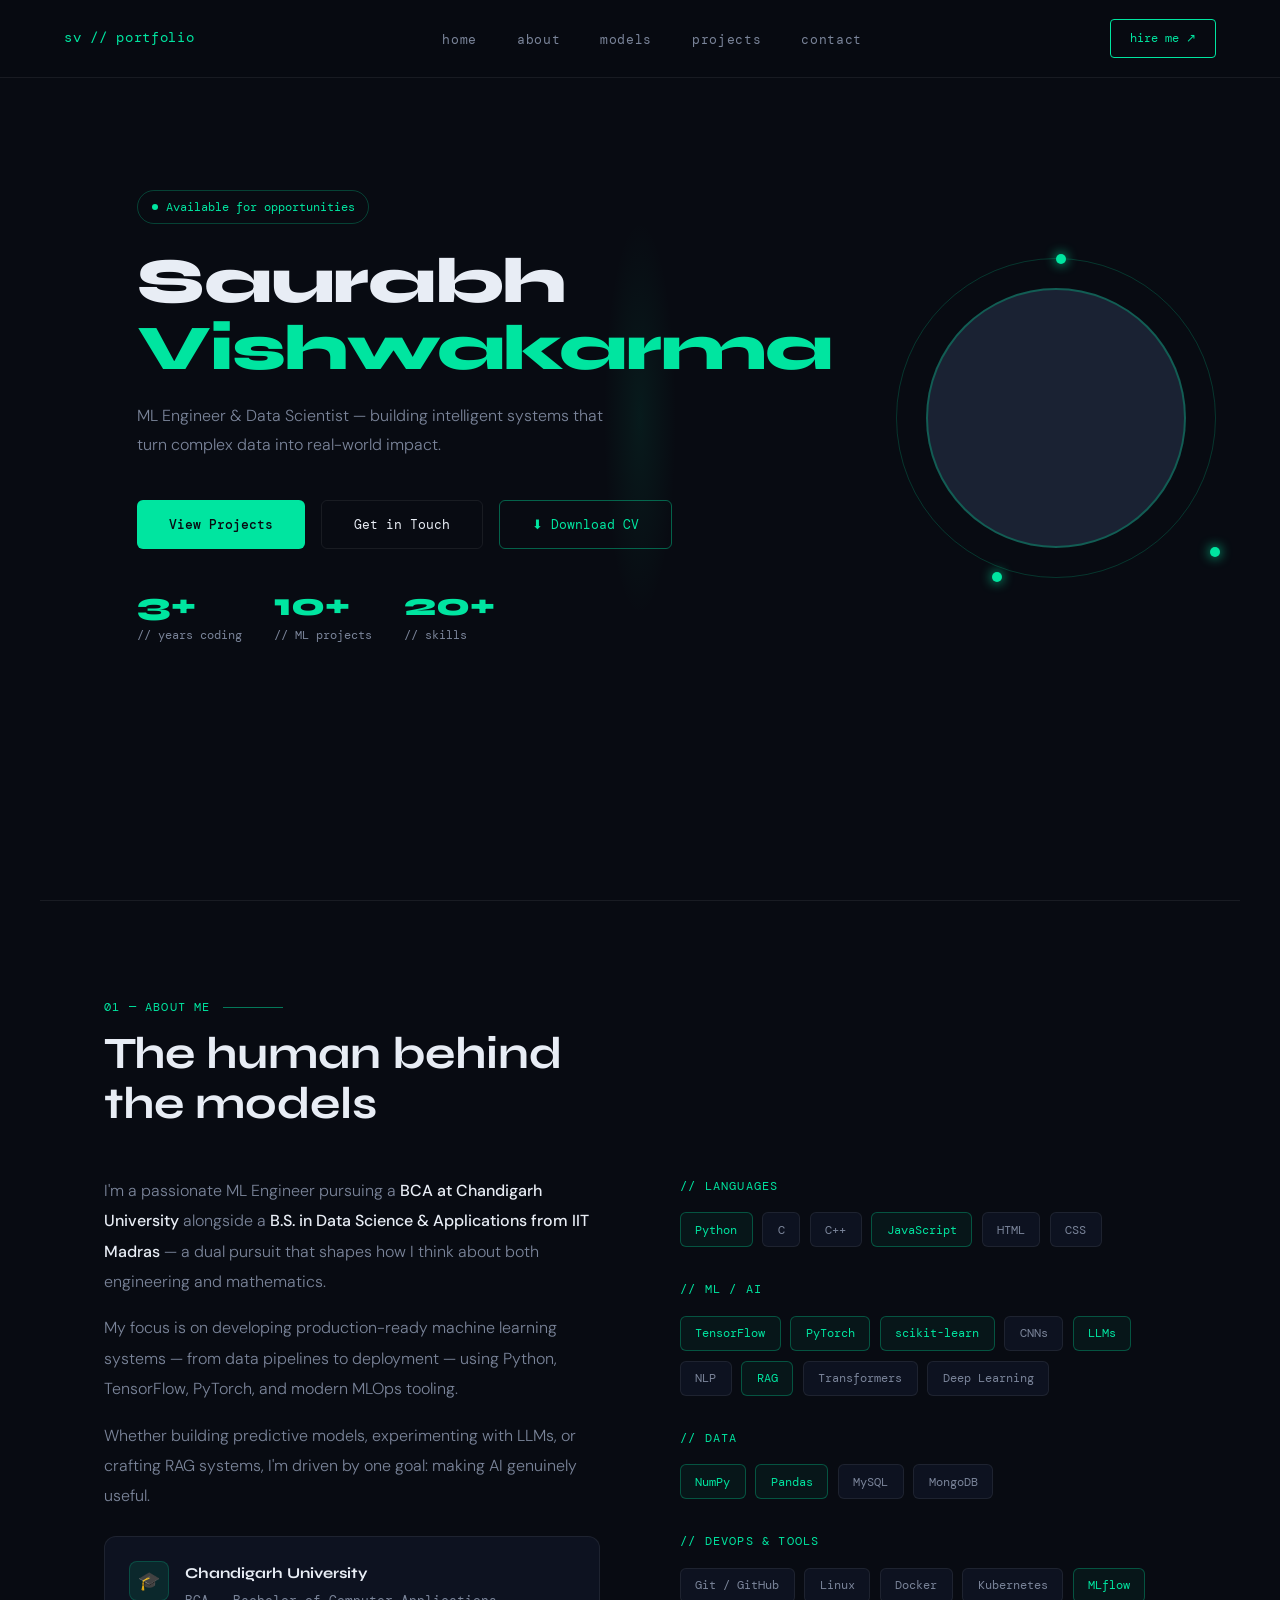
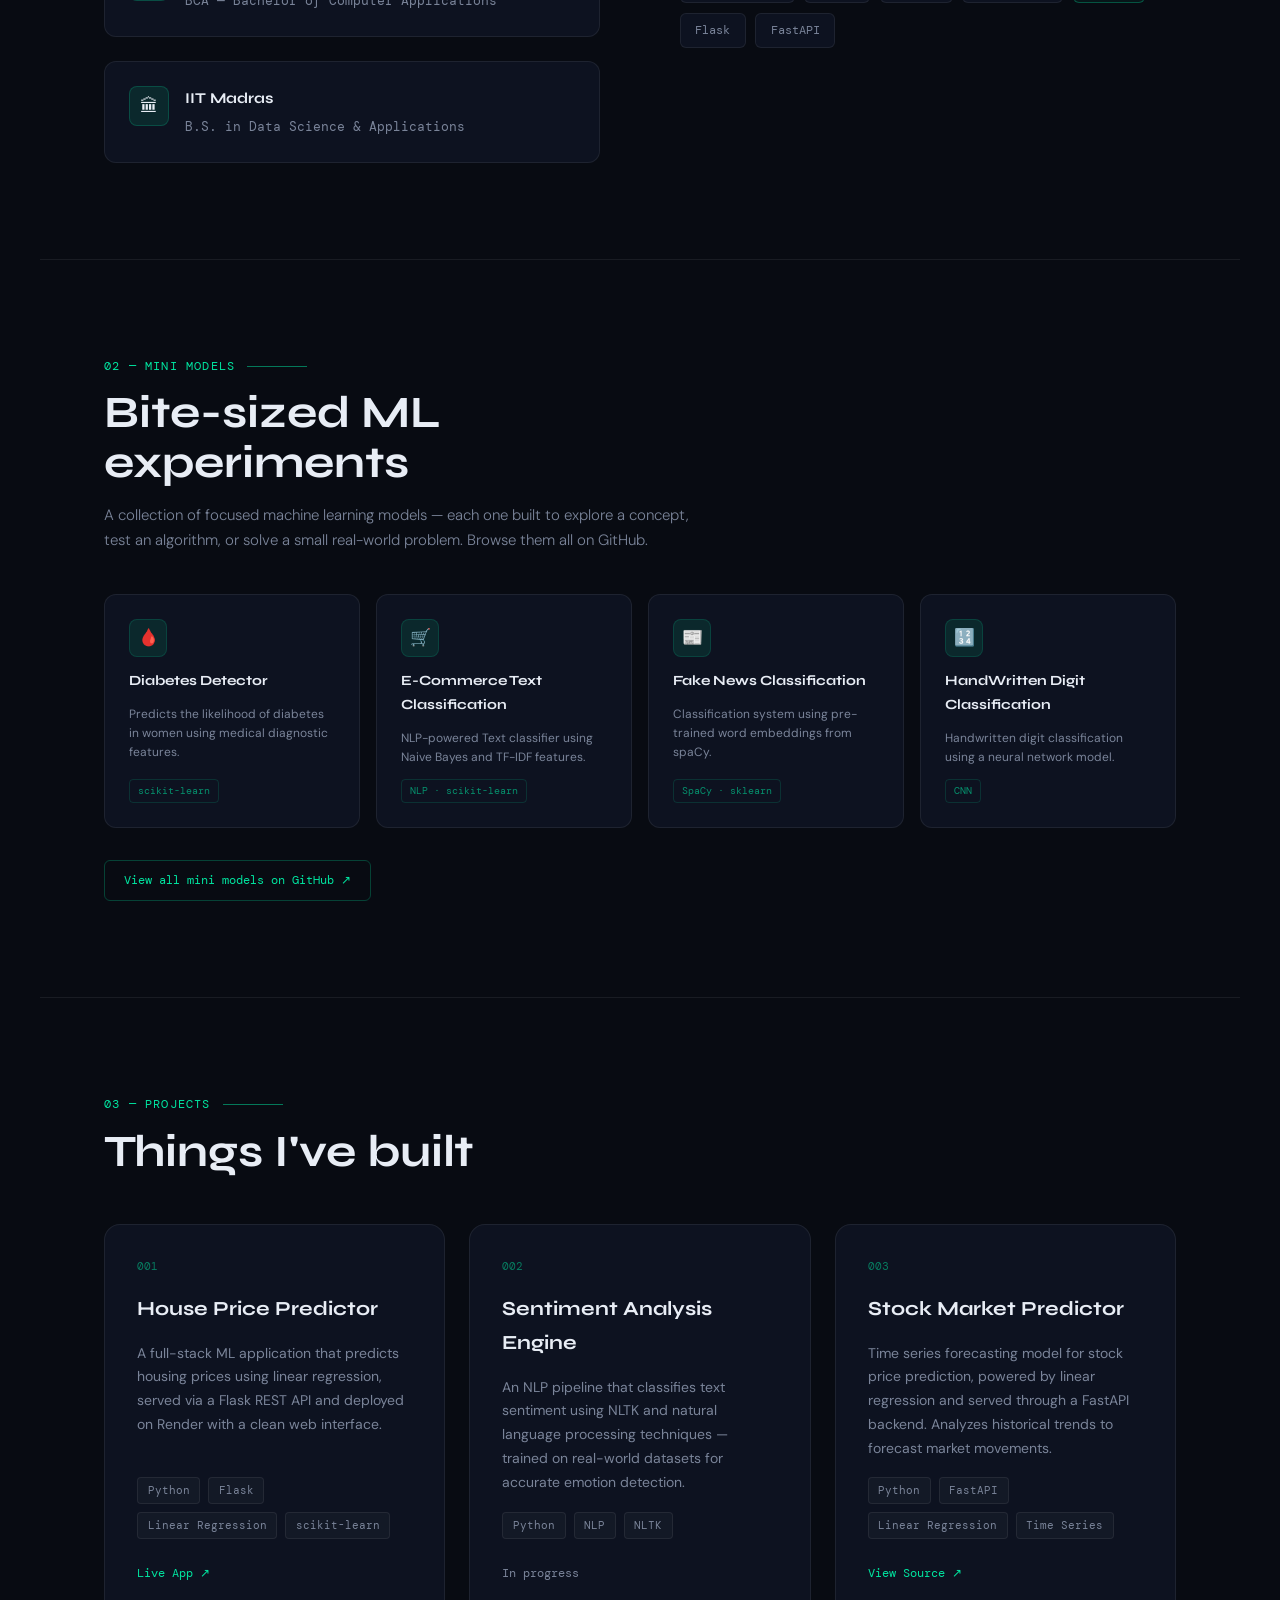
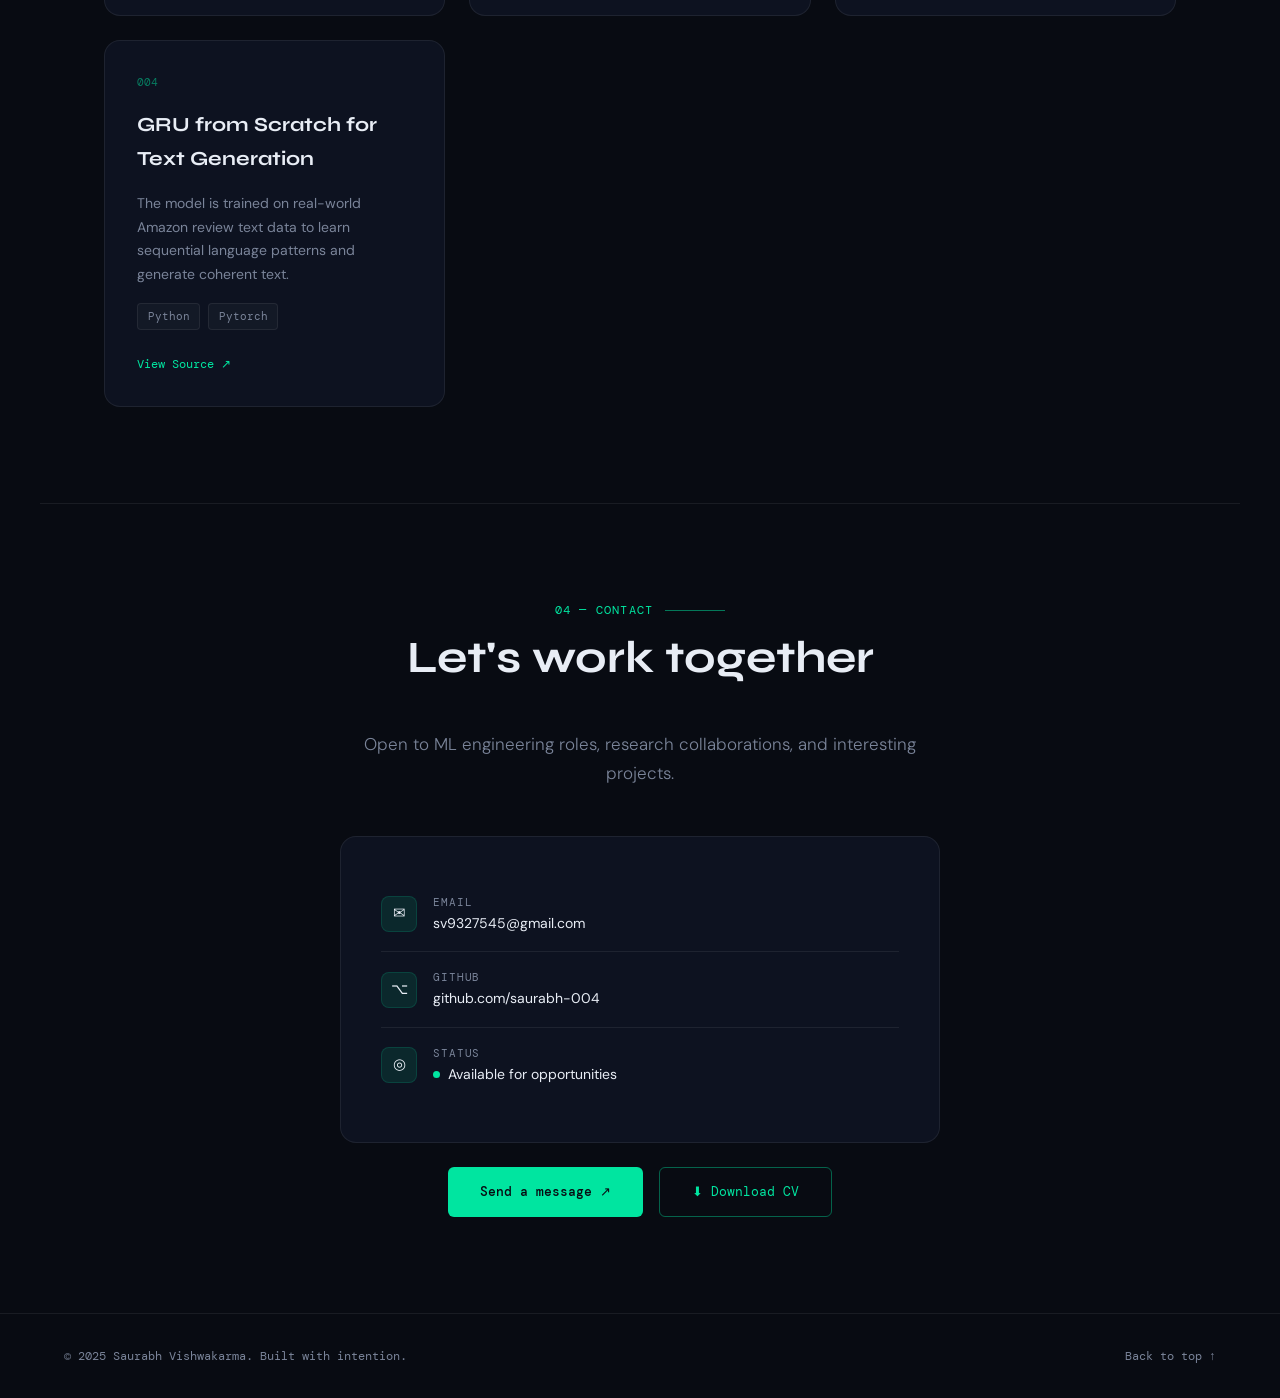
==== saurabh_portfolio_redesign.html @ bf390d7d "Refactor CSS styles in portfolio redesign Updated styles for various sections including general layo" ====
<!DOCTYPE html>
<html lang="en">
<head>
<meta charset="UTF-8">
<meta name="viewport" content="width=device-width, initial-scale=1.0">
<title>Saurabh Vishwakarma — ML Engineer</title>
<link href="https://fonts.googleapis.com/css2?family=Syne:wght@400;700;800&family=DM+Mono:wght@400;500&family=DM+Sans:wght@300;400;500&display=swap" rel="stylesheet">
<style>
  *, *::before, *::after { box-sizing: border-box; margin: 0; padding: 0; }
  :root {
    --bg: #080b12; --bg2: #0d1220; --bg3: #131926; --surface: #1a2233;
    --border: rgba(255,255,255,0.07); --accent: #00e5a0; --accent2: #3b82f6;
    --text: #e8edf5; --muted: #7a8499;
    --syne: 'Syne', sans-serif; --mono: 'DM Mono', monospace; --sans: 'DM Sans', sans-serif;
  }
  html { scroll-behavior: smooth; }
  body { background: var(--bg); color: var(--text); font-family: var(--sans); font-size: 16px; line-height: 1.7; overflow-x: hidden; }
  ::-webkit-scrollbar { width: 4px; }
  ::-webkit-scrollbar-track { background: var(--bg); }
  ::-webkit-scrollbar-thumb { background: var(--accent); border-radius: 2px; }

  nav {
    position: fixed; top: 0; left: 0; right: 0; z-index: 100;
    display: flex; align-items: center; justify-content: space-between;
    padding: 1.2rem 4rem;
    background: rgba(8,11,18,0.85); backdrop-filter: blur(16px);
    border-bottom: 1px solid var(--border);
  }
  .nav-logo { font-family: var(--mono); font-size: 14px; color: var(--accent); letter-spacing: 0.05em; }
  .nav-links { display: flex; gap: 2.5rem; list-style: none; }
  .nav-links a { font-size: 13px; color: var(--muted); text-decoration: none; font-family: var(--mono); letter-spacing: 0.05em; transition: color 0.2s; }
  .nav-links a:hover { color: var(--accent); }
  .nav-cta { font-family: var(--mono); font-size: 12px; padding: 0.5rem 1.2rem; border: 1px solid var(--accent); color: var(--accent); text-decoration: none; border-radius: 4px; transition: all 0.2s; }
  .nav-cta:hover { background: var(--accent); color: var(--bg); }

  /* HERO */
  #home { min-height: 100vh; display: flex; align-items: center; padding: 6rem 4rem 4rem; position: relative; overflow: hidden; }
  .hero-grid { display: grid; grid-template-columns: 1fr 1fr; gap: 4rem; align-items: center; max-width: 1200px; width: 100%; margin: 0 auto; }
  .hero-badge { display: inline-flex; align-items: center; gap: 0.5rem; font-family: var(--mono); font-size: 12px; color: var(--accent); border: 1px solid rgba(0,229,160,0.25); padding: 0.35rem 0.85rem; border-radius: 100px; margin-bottom: 1.5rem; }
  .hero-badge::before { content: ''; width: 6px; height: 6px; border-radius: 50%; background: var(--accent); animation: pulse 2s infinite; }
  @keyframes pulse { 0%,100% { opacity: 1; } 50% { opacity: 0.3; } }
  h1 { font-family: var(--syne); font-size: clamp(2.5rem, 5vw, 4rem); font-weight: 800; line-height: 1.05; letter-spacing: -0.02em; margin-bottom: 1.25rem; }
  h1 span { color: var(--accent); }
  .hero-sub { font-size: 16px; color: var(--muted); max-width: 480px; margin-bottom: 2.5rem; line-height: 1.8; font-weight: 300; }
  .hero-btns { display: flex; gap: 1rem; flex-wrap: wrap; }
  .btn-primary { padding: 0.8rem 2rem; background: var(--accent); color: var(--bg); font-family: var(--mono); font-size: 13px; font-weight: 500; border: none; border-radius: 6px; cursor: pointer; text-decoration: none; transition: all 0.25s; display: inline-flex; align-items: center; gap: 0.5rem; }
  .btn-primary:hover { background: #00c48a; transform: translateY(-2px); }
  .btn-outline { padding: 0.8rem 2rem; background: transparent; color: var(--text); font-family: var(--mono); font-size: 13px; border: 1px solid var(--border); border-radius: 6px; cursor: pointer; text-decoration: none; transition: all 0.25s; display: inline-flex; align-items: center; gap: 0.5rem; }
  .btn-outline:hover { border-color: var(--accent); color: var(--accent); }
  .btn-cv { padding: 0.8rem 2rem; background: transparent; color: var(--accent); font-family: var(--mono); font-size: 13px; border: 1px solid rgba(0,229,160,0.4); border-radius: 6px; cursor: pointer; text-decoration: none; transition: all 0.25s; display: inline-flex; align-items: center; gap: 0.5rem; }
  .btn-cv:hover { background: rgba(0,229,160,0.08); transform: translateY(-2px); }

  .hero-visual { display: flex; justify-content: center; align-items: center; }
  .avatar-ring { width: 320px; height: 320px; border-radius: 50%; border: 1px solid rgba(0,229,160,0.2); display: flex; align-items: center; justify-content: center; position: relative; animation: spin-slow 20s linear infinite; }
  @keyframes spin-slow { to { transform: rotate(360deg); } }
  .avatar-inner { width: 260px; height: 260px; border-radius: 50%; background: var(--surface); border: 2px solid rgba(0,229,160,0.3); display: flex; align-items: center; justify-content: center; overflow: hidden; animation: spin-slow 20s linear infinite reverse; }
  .avatar-inner img { width: 100%; height: 100%; object-fit: cover; border-radius: 50%; }
  .orbit-dot { position: absolute; width: 10px; height: 10px; border-radius: 50%; background: var(--accent); box-shadow: 0 0 12px var(--accent); }
  .orbit-dot:nth-child(1) { top: -5px; left: 50%; }
  .orbit-dot:nth-child(2) { bottom: 20px; right: -5px; }
  .orbit-dot:nth-child(3) { bottom: -5px; left: 30%; }
  .stats-row { display: flex; gap: 2rem; margin-top: 2.5rem; flex-wrap: wrap; }
  .stat { display: flex; flex-direction: column; }
  .stat-num { font-family: var(--syne); font-size: 2rem; font-weight: 800; color: var(--accent); line-height: 1; }
  .stat-label { font-size: 12px; color: var(--muted); font-family: var(--mono); margin-top: 0.25rem; }
  .bg-grid { position: absolute; inset: 0; z-index: 0; background-image: linear-gradient(rgba(0,229,160,0.03) 1px, transparent 1px), linear-gradient(90deg, rgba(0,229,160,0.03) 1px, transparent 1px); background-size: 60px 60px; }
  .hero-glow { position: absolute; top: 20%; left: 50%; transform: translateX(-50%); width: 800px; height: 400px; background: radial-gradient(ellipse, rgba(0,229,160,0.07) 0%, transparent 70%); pointer-events: none; z-index: 0; }
  #home > * { position: relative; z-index: 1; }

  section { padding: 6rem 4rem; max-width: 1200px; margin: 0 auto; }
  .section-label { font-family: var(--mono); font-size: 12px; color: var(--accent); letter-spacing: 0.1em; text-transform: uppercase; margin-bottom: 0.75rem; display: flex; align-items: center; gap: 0.75rem; }
  .section-label::after { content: ''; flex: 1; max-width: 60px; height: 1px; background: var(--accent); opacity: 0.5; }
  h2 { font-family: var(--syne); font-size: clamp(1.8rem, 3.5vw, 2.8rem); font-weight: 700; line-height: 1.1; margin-bottom: 1rem; }

  /* ABOUT */
  #about .about-grid { display: grid; grid-template-columns: 1fr 1fr; gap: 5rem; align-items: start; margin-top: 3rem; }
  .about-text p { color: var(--muted); line-height: 1.9; font-weight: 300; margin-bottom: 1rem; }
  .edu-card { background: var(--bg2); border: 1px solid var(--border); border-radius: 12px; padding: 1.5rem; margin-top: 1.5rem; display: flex; gap: 1rem; align-items: flex-start; }
  .edu-icon { width: 40px; height: 40px; border-radius: 8px; background: rgba(0,229,160,0.1); border: 1px solid rgba(0,229,160,0.2); display: flex; align-items: center; justify-content: center; font-size: 18px; flex-shrink: 0; }
  .edu-title { font-family: var(--syne); font-weight: 700; font-size: 15px; margin-bottom: 0.25rem; }
  .edu-sub { font-size: 13px; color: var(--muted); font-family: var(--mono); }
  .skills-wrapper { margin-top: 0; }
  .skill-category { margin-bottom: 2rem; }
  .skill-cat-title { font-family: var(--mono); font-size: 12px; color: var(--accent); letter-spacing: 0.1em; text-transform: uppercase; margin-bottom: 1rem; }
  .skill-tags { display: flex; flex-wrap: wrap; gap: 0.6rem; }
  .skill-tag { font-family: var(--mono); font-size: 12px; padding: 0.4rem 0.9rem; border-radius: 6px; border: 1px solid var(--border); color: var(--muted); background: var(--bg2); transition: all 0.2s; cursor: default; }
  .skill-tag:hover { border-color: var(--accent); color: var(--accent); background: rgba(0,229,160,0.05); }
  .skill-tag.hot { border-color: rgba(0,229,160,0.3); color: var(--accent); background: rgba(0,229,160,0.05); }

  /* MINI MODELS */
  #mini-models { border-top: 1px solid var(--border); }
  .mini-models-intro { color: var(--muted); font-size: 15px; font-weight: 300; max-width: 600px; margin-bottom: 2.5rem; }
  .mini-grid { display: grid; grid-template-columns: repeat(auto-fill, minmax(220px, 1fr)); gap: 1rem; }
  .mini-card {
    background: var(--bg2); border: 1px solid var(--border); border-radius: 12px;
    padding: 1.5rem; display: flex; flex-direction: column; gap: 0.75rem;
    transition: all 0.25s; position: relative; overflow: hidden; cursor: pointer; text-decoration: none;
  }
  .mini-card::after { content: ''; position: absolute; inset: 0; background: radial-gradient(circle at top left, rgba(0,229,160,0.05), transparent 70%); opacity: 0; transition: opacity 0.3s; }
  .mini-card:hover { border-color: rgba(0,229,160,0.25); transform: translateY(-3px); }
  .mini-card:hover::after { opacity: 1; }
  .mini-icon { width: 38px; height: 38px; border-radius: 8px; background: rgba(0,229,160,0.1); border: 1px solid rgba(0,229,160,0.15); display: flex; align-items: center; justify-content: center; font-size: 17px; }
  .mini-name { font-family: var(--syne); font-size: 14px; font-weight: 700; color: var(--text); }
  .mini-desc { font-size: 12px; color: var(--muted); line-height: 1.6; flex: 1; }
  .mini-tag { font-family: var(--mono); font-size: 10px; color: rgba(0,229,160,0.6); border: 1px solid rgba(0,229,160,0.15); padding: 0.15rem 0.5rem; border-radius: 4px; width: fit-content; }
  .view-all-link { display: inline-flex; align-items: center; gap: 0.5rem; font-family: var(--mono); font-size: 12px; color: var(--accent); text-decoration: none; margin-top: 2rem; border: 1px solid rgba(0,229,160,0.25); padding: 0.6rem 1.2rem; border-radius: 6px; transition: all 0.2s; }
  .view-all-link:hover { background: rgba(0,229,160,0.08); }

  /* PROJECTS */
  .projects-grid { display: grid; grid-template-columns: repeat(auto-fit, minmax(320px, 1fr)); gap: 1.5rem; margin-top: 3rem; }
  .project-card { background: var(--bg2); border: 1px solid var(--border); border-radius: 16px; padding: 2rem; display: flex; flex-direction: column; gap: 1rem; transition: all 0.3s; position: relative; overflow: hidden; }
  .project-card::before { content: ''; position: absolute; top: 0; left: 0; right: 0; height: 2px; background: linear-gradient(90deg, var(--accent), var(--accent2)); opacity: 0; transition: opacity 0.3s; }
  .project-card:hover { border-color: rgba(0,229,160,0.2); transform: translateY(-4px); }
  .project-card:hover::before { opacity: 1; }
  .project-num { font-family: var(--mono); font-size: 11px; color: rgba(0,229,160,0.5); }
  .project-title { font-family: var(--syne); font-size: 20px; font-weight: 700; }
  .project-desc { font-size: 14px; color: var(--muted); line-height: 1.7; flex: 1; }
  .project-stack { display: flex; flex-wrap: wrap; gap: 0.5rem; }
  .stack-pill { font-family: var(--mono); font-size: 11px; padding: 0.2rem 0.6rem; border-radius: 4px; background: var(--bg3); color: var(--muted); border: 1px solid var(--border); }
  .project-link { display: inline-flex; align-items: center; gap: 0.5rem; font-family: var(--mono); font-size: 12px; color: var(--accent); text-decoration: none; margin-top: 0.5rem; transition: gap 0.2s; }
  .project-link:hover { gap: 0.8rem; }

  /* CONTACT */
  #contact { text-align: center; }
  .contact-wrapper { max-width: 600px; margin: 3rem auto 0; }
  .contact-sub { color: var(--muted); font-size: 17px; font-weight: 300; margin-bottom: 3rem; }
  .contact-card { background: var(--bg2); border: 1px solid var(--border); border-radius: 16px; padding: 2.5rem; text-align: left; }
  .contact-row { display: flex; align-items: center; gap: 1rem; padding: 1rem 0; border-bottom: 1px solid var(--border); }
  .contact-row:last-child { border-bottom: none; }
  .contact-icon { width: 36px; height: 36px; border-radius: 8px; background: rgba(0,229,160,0.1); border: 1px solid rgba(0,229,160,0.15); display: flex; align-items: center; justify-content: center; font-size: 15px; flex-shrink: 0; }
  .contact-info { flex: 1; }
  .contact-label { font-family: var(--mono); font-size: 11px; color: var(--muted); text-transform: uppercase; letter-spacing: 0.08em; }
  .contact-val { font-size: 14px; color: var(--text); }
  .contact-val a { color: var(--text); text-decoration: none; transition: color 0.2s; }
  .contact-val a:hover { color: var(--accent); }
  .contact-btns { display: flex; gap: 1rem; justify-content: center; margin-top: 1.5rem; flex-wrap: wrap; }

  footer { border-top: 1px solid var(--border); padding: 2rem 4rem; display: flex; justify-content: space-between; align-items: center; }
  .footer-copy { font-family: var(--mono); font-size: 12px; color: var(--muted); }
  .footer-back { font-family: var(--mono); font-size: 12px; color: var(--muted); text-decoration: none; transition: color 0.2s; }
  .footer-back:hover { color: var(--accent); }

  @keyframes fadeUp { from { opacity: 0; transform: translateY(30px); } to { opacity: 1; transform: translateY(0); } }
  .fade-up { animation: fadeUp 0.7s ease forwards; }
  .delay-1 { animation-delay: 0.15s; opacity: 0; }
  .delay-2 { animation-delay: 0.3s; opacity: 0; }
  .delay-3 { animation-delay: 0.45s; opacity: 0; }
  .delay-4 { animation-delay: 0.6s; opacity: 0; }

  @media (max-width: 768px) {

  /* GENERAL */
  body {
    font-size: 15px;
  }

  section {
    padding: 4rem 1.2rem 2.5rem;
  }

  /* HERO */
  .hero-grid {
    text-align: center;
  }

  h1 {
    font-size: 2.2rem;
  }

  .hero-sub {
    font-size: 14px;
    margin: 0 auto 2rem;
  }

  .hero-btns {
    justify-content: center;
  }

  .btn-primary,
  .btn-outline,
  .btn-cv {
    width: 100%;
    justify-content: center;
  }

  .stats-row {
    justify-content: center;
    gap: 1.5rem;
  }

  .stat {
    align-items: center;
  }

  /* AVATAR */
  .hero-visual {
    margin-bottom: 1rem;
  }

  /* ABOUT */
  #about .about-grid {
    text-align: center;
  }

  .about-text p {
    text-align: center;
  }

  .edu-card {
    flex-direction: column;
    align-items: center;
    text-align: center;
  }

  /* SKILLS */
  .skill-tags {
    justify-content: center;
  }

  /* PROJECTS */
  .projects-grid {
    grid-template-columns: 1fr;
  }

  /* CONTACT */
  .contact-card {
    padding: 1.5rem;
  }

  .contact-row {
    flex-direction: column;
    align-items: center;
    text-align: center;
  }

}
</style>
</head>
<body>

<nav>
  <span class="nav-logo">sv // portfolio</span>
  <ul class="nav-links">
    <li><a href="#home">home</a></li>
    <li><a href="#about">about</a></li>
    <li><a href="#mini-models">models</a></li>
    <li><a href="#my-works">projects</a></li>
    <li><a href="#contact">contact</a></li>
  </ul>
  <a class="nav-cta" href="mailto:sv9327545@gmail.com">hire me ↗</a>
</nav>

<!-- HERO -->
<section id="home" style="padding-top:0; max-width:100%; margin:0;">
  <div class="bg-grid"></div>
  <div class="hero-glow"></div>
  <div class="hero-grid" style="width:100%; max-width:1200px; margin:0 auto; position:relative; z-index:1;">
    <div>
      <div class="hero-badge fade-up">Available for opportunities</div>
      <h1 class="fade-up delay-1">Saurabh<br><span>Vishwakarma</span></h1>
      <p class="hero-sub fade-up delay-2">ML Engineer & Data Scientist — building intelligent systems that turn complex data into real-world impact.</p>
      <div class="hero-btns fade-up delay-3">
        <a class="btn-primary" href="#my-works">View Projects</a>
        <a class="btn-outline" href="#contact">Get in Touch</a>
        <a class="btn-cv" href="saurabh's_resume.pdf" download>⬇ Download CV</a>
      </div>
      <div class="stats-row fade-up delay-4">
        <div class="stat"><span class="stat-num">3+</span><span class="stat-label">// years coding</span></div>
        <div class="stat"><span class="stat-num">10+</span><span class="stat-label">// ML projects</span></div>
        <div class="stat"><span class="stat-num">20+</span><span class="stat-label">// skills</span></div>
      </div>
    </div>
    <div class="hero-visual fade-up delay-2">
      <div class="avatar-ring">
        <span class="orbit-dot"></span>
        <span class="orbit-dot"></span>
        <span class="orbit-dot"></span>
        <div class="avatar-inner">
          <img src="https://saurabh-004.github.io/Portfolio/73.jpeg" alt="Saurabh Vishwakarma" onerror="this.style.display='none';">
        </div>
      </div>
    </div>
  </div>
</section>

<!-- ABOUT -->
<section id="about" style="max-width:1200px; margin:0 auto; border-top:1px solid var(--border);">
  <div class="section-label">01 — about me</div>
  <h2>The human behind<br>the models</h2>
  <div class="about-grid">
    <div class="about-text">
      <p>I'm a passionate ML Engineer pursuing a <strong style="color:var(--text); font-weight:500;">BCA at Chandigarh University</strong> alongside a <strong style="color:var(--text); font-weight:500;">B.S. in Data Science & Applications from IIT Madras</strong> — a dual pursuit that shapes how I think about both engineering and mathematics.</p>
      <p>My focus is on developing production-ready machine learning systems — from data pipelines to deployment — using Python, TensorFlow, PyTorch, and modern MLOps tooling.</p>
      <p>Whether building predictive models, experimenting with LLMs, or crafting RAG systems, I'm driven by one goal: making AI genuinely useful.</p>
      <div class="edu-card">
        <div class="edu-icon">🎓</div>
        <div><div class="edu-title">Chandigarh University</div><div class="edu-sub">BCA — Bachelor of Computer Applications</div></div>
      </div>
      <div class="edu-card">
        <div class="edu-icon">🏛</div>
        <div><div class="edu-title">IIT Madras</div><div class="edu-sub">B.S. in Data Science & Applications</div></div>
      </div>
    </div>
    <div class="skills-wrapper">
      <div class="skill-category">
        <div class="skill-cat-title">// Languages</div>
        <div class="skill-tags">
          <span class="skill-tag hot">Python</span><span class="skill-tag">C</span><span class="skill-tag">C++</span><span class="skill-tag hot">JavaScript</span><span class="skill-tag">HTML</span><span class="skill-tag">CSS</span>
        </div>
      </div>
      <div class="skill-category">
        <div class="skill-cat-title">// ML / AI</div>
        <div class="skill-tags">
          <span class="skill-tag hot">TensorFlow</span><span class="skill-tag hot">PyTorch</span><span class="skill-tag hot">scikit-learn</span><span class="skill-tag">CNNs</span><span class="skill-tag hot">LLMs</span><span class="skill-tag">NLP</span><span class="skill-tag hot">RAG</span><span class="skill-tag">Transformers</span><span class="skill-tag">Deep Learning</span>
        </div>
      </div>
      <div class="skill-category">
        <div class="skill-cat-title">// Data</div>
        <div class="skill-tags">
          <span class="skill-tag hot">NumPy</span><span class="skill-tag hot">Pandas</span><span class="skill-tag">MySQL</span><span class="skill-tag">MongoDB</span>
        </div>
      </div>
      <div class="skill-category">
        <div class="skill-cat-title">// DevOps & Tools</div>
        <div class="skill-tags">
          <span class="skill-tag">Git / GitHub</span><span class="skill-tag">Linux</span><span class="skill-tag">Docker</span><span class="skill-tag">Kubernetes</span><span class="skill-tag hot">MLflow</span><span class="skill-tag">Flask</span><span class="skill-tag">FastAPI</span>
        </div>
      </div>
    </div>
  </div>
</section>

<!-- MINI MODELS -->
<section id="mini-models" style="max-width:1200px; margin:0 auto;">
  <div class="section-label">02 — mini models</div>
  <h2>Bite-sized ML<br>experiments</h2>
  <p class="mini-models-intro">A collection of focused machine learning models — each one built to explore a concept, test an algorithm, or solve a small real-world problem. Browse them all on GitHub.</p>
  <div class="mini-grid">
    <a class="mini-card" href="https://github.com/saurabh-004/mini_models" target="_blank">
      <div class="mini-icon">🩸</div>
      <div class="mini-name">Diabetes Detector</div>
      <div class="mini-desc">Predicts the likelihood of diabetes in women using medical diagnostic features.</div>
      <div class="mini-tag">scikit-learn</div>
    </a>
    <a class="mini-card" href="https://github.com/saurabh-004/mini_models" target="_blank">
      <div class="mini-icon">🛒</div>
      <div class="mini-name">E-Commerce Text Classification</div>
      <div class="mini-desc">NLP-powered Text classifier using Naive Bayes and TF-IDF features.</div>
      <div class="mini-tag">NLP · scikit-learn</div>
    </a>
    <a class="mini-card" href="https://github.com/saurabh-004/mini_models" target="_blank">
      <div class="mini-icon">📰</div>
      <div class="mini-name">Fake News Classification</div>
      <div class="mini-desc">Classification system using pre-trained word embeddings from spaCy.</div>
      <div class="mini-tag">SpaCy · sklearn</div>
    </a>
    <a class="mini-card" href="https://github.com/saurabh-004/mini_models" target="_blank">
      <div class="mini-icon">🔢</div>
      <div class="mini-name">HandWritten Digit Classification</div>
      <div class="mini-desc">Handwritten digit classification using a neural network model.</div>
      <div class="mini-tag">CNN </div>
    </a>
  
    
  </div>
  <a class="view-all-link" href="https://github.com/saurabh-004/mini_models" target="_blank">View all mini models on GitHub ↗</a>
</section>

<!-- PROJECTS -->
<section id="my-works" style="max-width:1200px; margin:0 auto; border-top:1px solid var(--border);">
  <div class="section-label">03 — projects</div>
  <h2>Things I've built</h2>
  <div class="projects-grid">
    <div class="project-card">
      <div class="project-num">001</div>
      <div class="project-title">House Price Predictor</div>
      <p class="project-desc">A full-stack ML application that predicts housing prices using linear regression, served via a Flask REST API and deployed on Render with a clean web interface.</p>
      <div class="project-stack"><span class="stack-pill">Python</span><span class="stack-pill">Flask</span><span class="stack-pill">Linear Regression</span><span class="stack-pill">scikit-learn</span></div>
      <a class="project-link" href="https://house-price-prediction-2zd1.onrender.com/" target="_blank">Live App ↗</a>
    </div>
    <div class="project-card">
      <div class="project-num">002</div>
      <div class="project-title">Sentiment Analysis Engine</div>
      <p class="project-desc">An NLP pipeline that classifies text sentiment using NLTK and natural language processing techniques — trained on real-world datasets for accurate emotion detection.</p>
      <div class="project-stack"><span class="stack-pill">Python</span><span class="stack-pill">NLP</span><span class="stack-pill">NLTK</span></div>
      <span class="project-link" style="color:var(--muted); cursor:default;">In progress</span>
    </div>
    <div class="project-card">
      <div class="project-num">003</div>
      <div class="project-title">Stock Market Predictor</div>
      <p class="project-desc">Time series forecasting model for stock price prediction, powered by linear regression and served through a FastAPI backend. Analyzes historical trends to forecast market movements.</p>
      <div class="project-stack"><span class="stack-pill">Python</span><span class="stack-pill">FastAPI</span><span class="stack-pill">Linear Regression</span><span class="stack-pill">Time Series</span></div>
      <a class="project-link" href="https://github.com/saurabh-004" target="_blank">View Source ↗</a>
    </div>
    <div class="project-card">
      <div class="project-num">004</div>
      <div class="project-title">GRU from Scratch for Text Generation</div>
      <p class="project-desc">The model is trained on real-world Amazon review text data to learn sequential language patterns and generate coherent text.</p>
      <div class="project-stack"><span class="stack-pill">Python</span><span class="stack-pill">Pytorch</span></div>
      <a class="project-link" href="https://github.com/saurabh-004/Gated_recurrent_unit_for_text_generation" target="_blank">View Source ↗</a>
    </div>
  </div>
</section>

<!-- CONTACT -->
<section id="contact" style="max-width:1200px; margin:0 auto; border-top:1px solid var(--border); text-align:center;">
  <div class="section-label" style="justify-content:center;">04 — contact</div>
  <h2>Let's work together</h2>
  <div class="contact-wrapper">
    <p class="contact-sub">Open to ML engineering roles, research collaborations, and interesting projects.</p>
    <div class="contact-card">
      <div class="contact-row">
        <div class="contact-icon">✉</div>
        <div class="contact-info">
          <div class="contact-label">Email</div>
          <div class="contact-val"><a href="mailto:sv9327545@gmail.com">sv9327545@gmail.com</a></div>
        </div>
      </div>
      <div class="contact-row">
        <div class="contact-icon">⌥</div>
        <div class="contact-info">
          <div class="contact-label">GitHub</div>
          <div class="contact-val"><a href="https://github.com/saurabh-004" target="_blank">github.com/saurabh-004</a></div>
        </div>
      </div>
      <div class="contact-row">
        <div class="contact-icon">◎</div>
        <div class="contact-info">
          <div class="contact-label">Status</div>
          <div class="contact-val" style="display:flex; align-items:center; gap:0.5rem;">
            <span style="width:7px;height:7px;border-radius:50%;background:var(--accent);display:inline-block;animation:pulse 2s infinite;"></span>
            Available for opportunities
          </div>
        </div>
      </div>
    </div>
    <div class="contact-btns">
      <a class="btn-primary" href="mailto:sv9327545@gmail.com">Send a message ↗</a>
      <a class="btn-cv" href="saurabh's_resume.pdf" download>⬇ Download CV</a>
    </div>
  </div>
</section>

<footer>
  <span class="footer-copy">© 2025 Saurabh Vishwakarma. Built with intention.</span>
  <a class="footer-back" href="#home">Back to top ↑</a>
</footer>

</body>
</html>
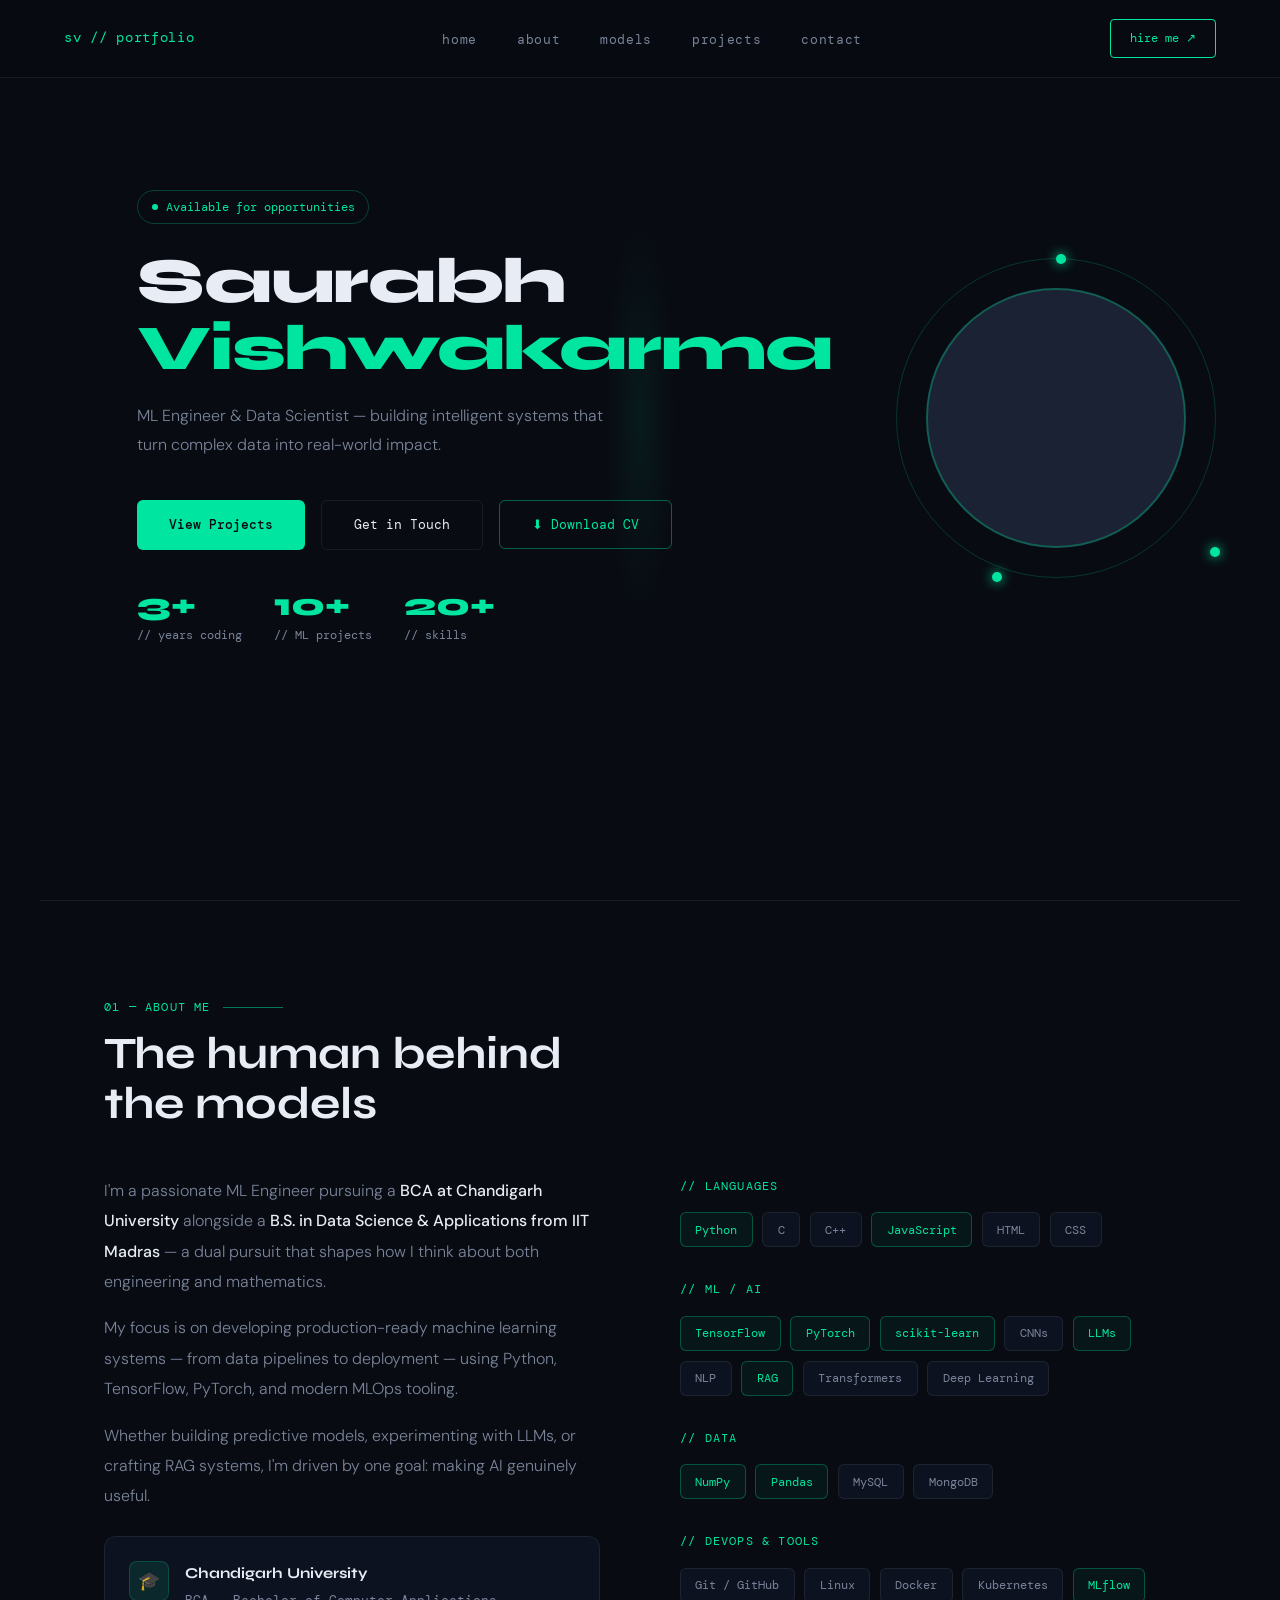
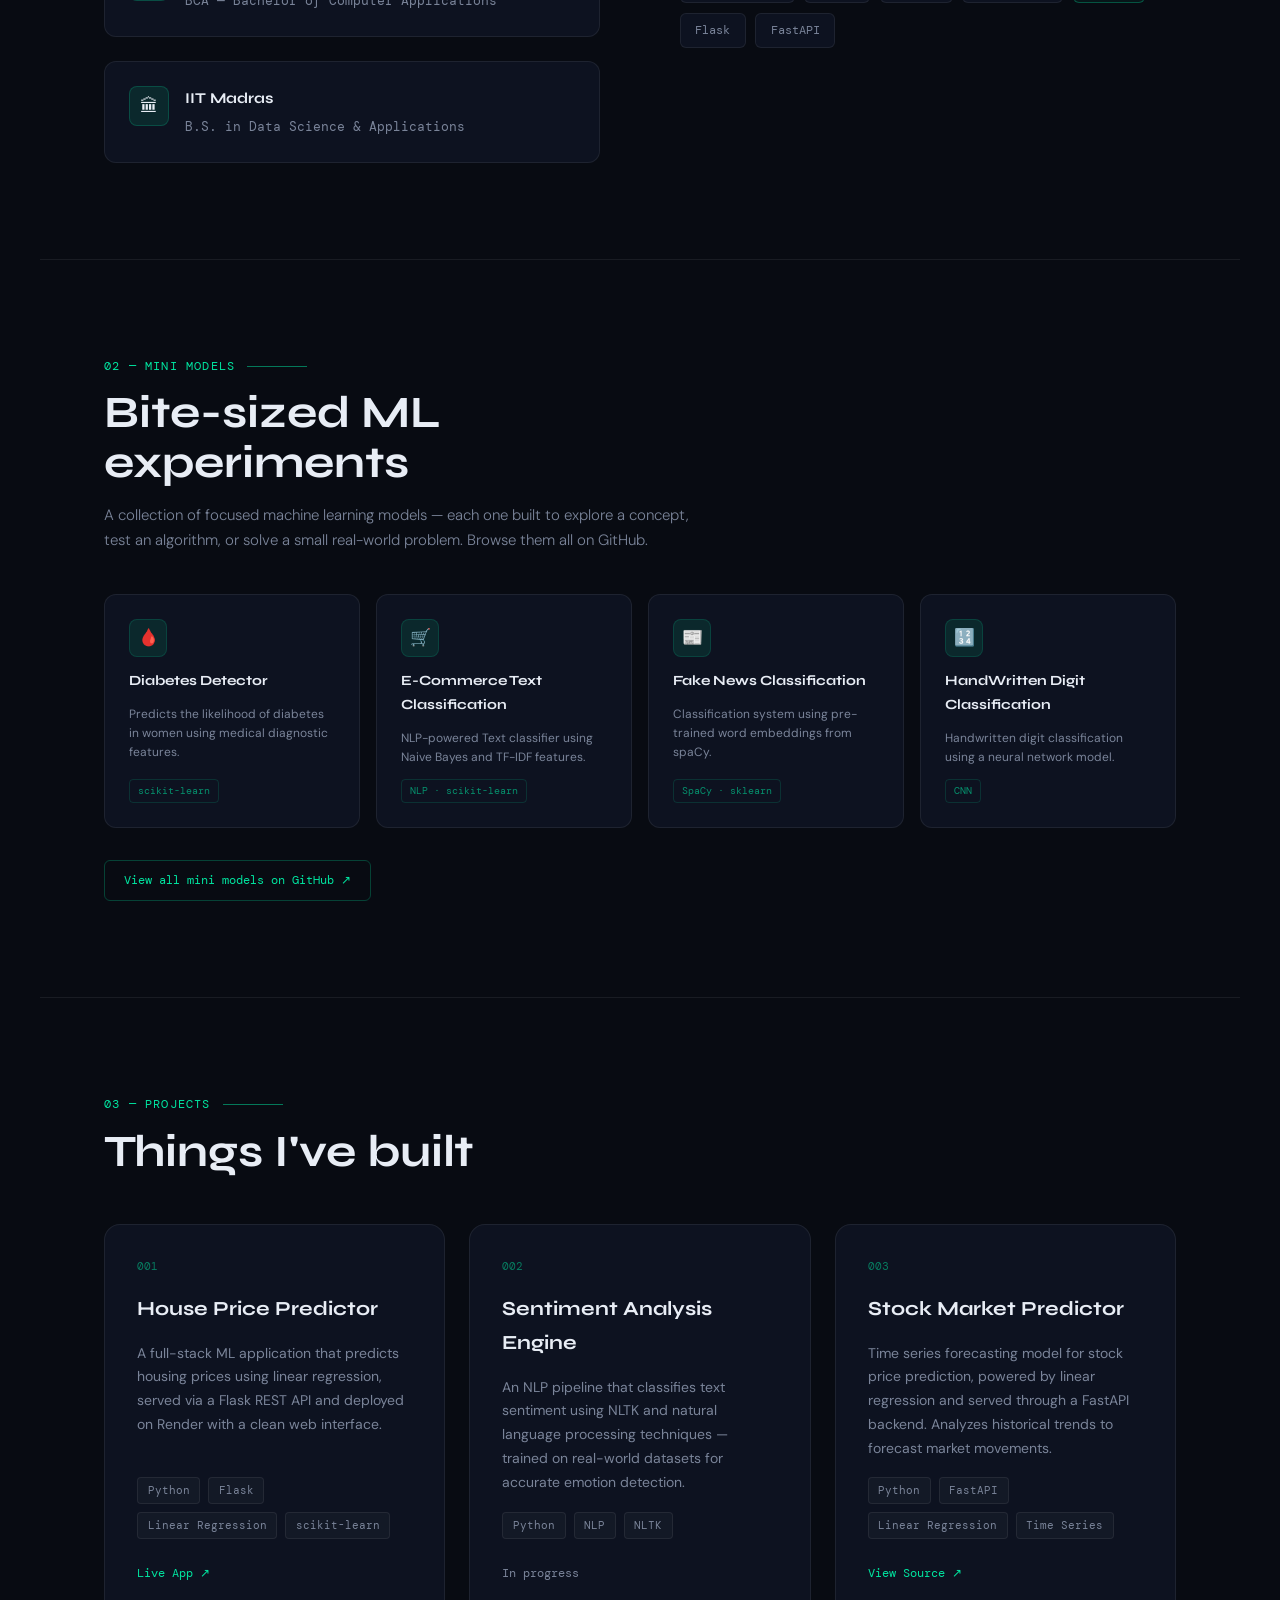
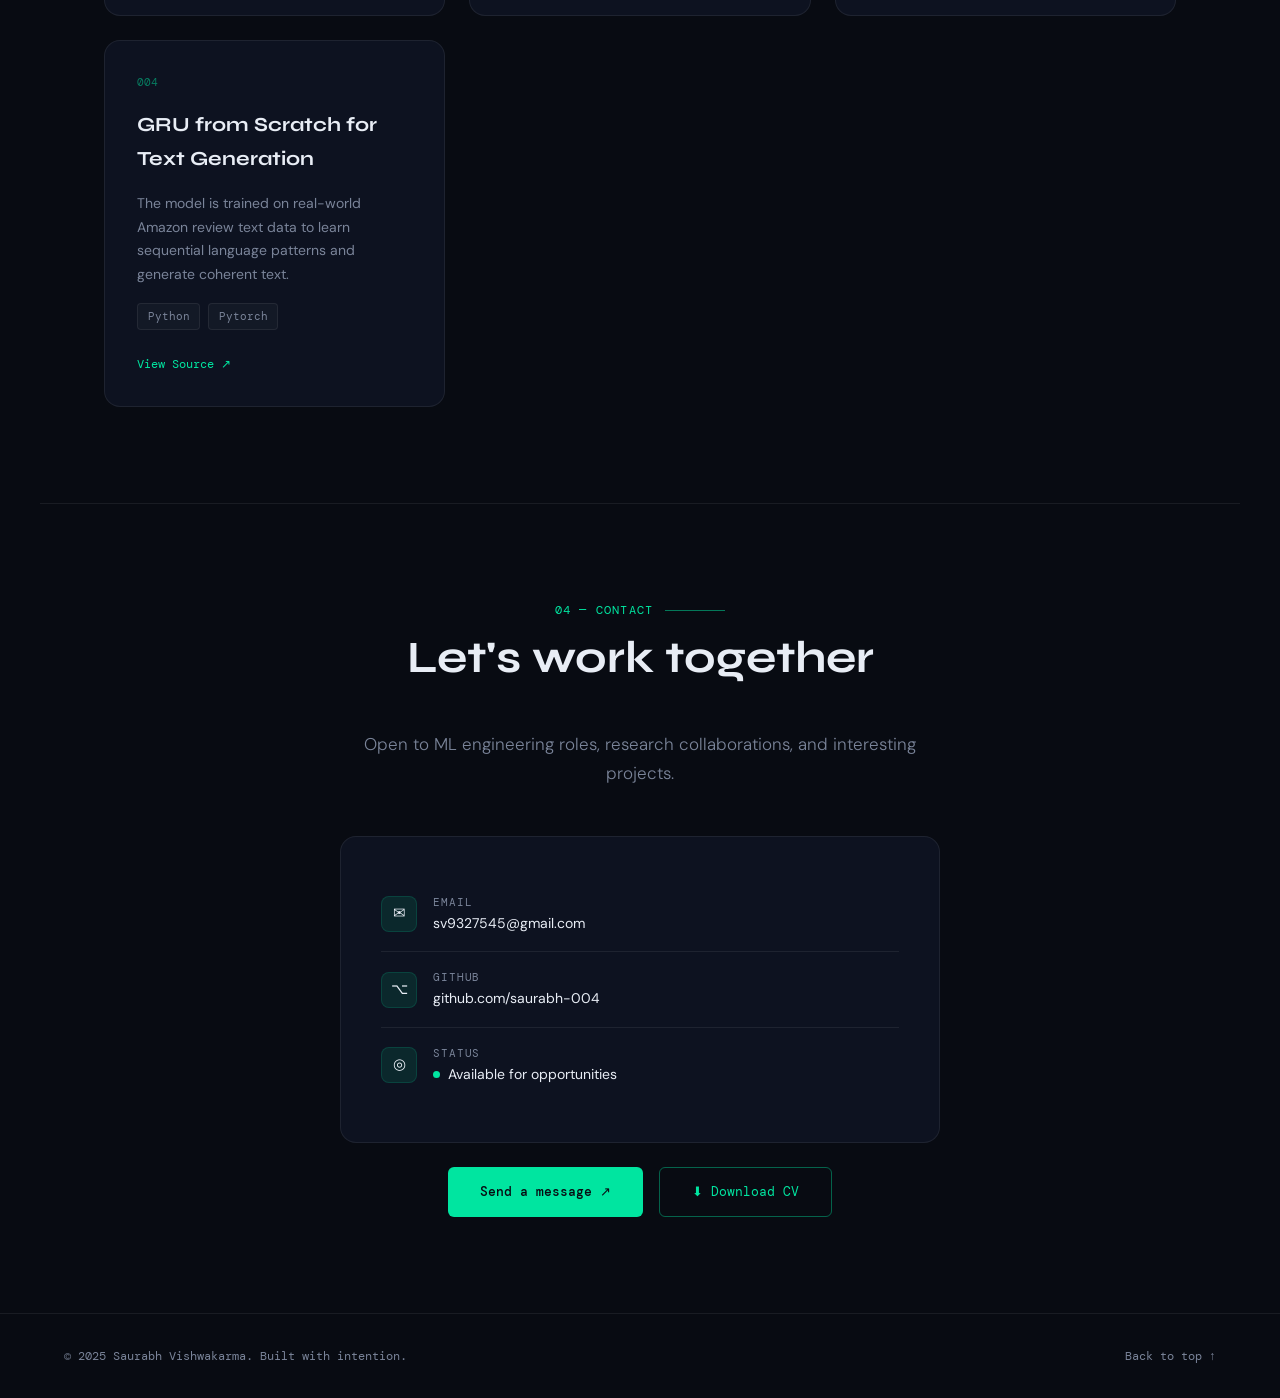
==== commit 1489c18d: "Refactor CSS for responsiveness and cleanup Removed unused CSS styles and added responsive design ru" ====
--- a/saurabh_portfolio_redesign.html
+++ b/saurabh_portfolio_redesign.html
@@ -147,91 +147,17 @@
   .delay-3 { animation-delay: 0.45s; opacity: 0; }
   .delay-4 { animation-delay: 0.6s; opacity: 0; }
 
-  @media (max-width: 768px) {
-
-  /* GENERAL */
-  body {
-    font-size: 15px;
-  }
-
-  section {
-    padding: 4rem 1.2rem 2.5rem;
-  }
-
-  /* HERO */
-  .hero-grid {
-    text-align: center;
-  }
-
-  h1 {
-    font-size: 2.2rem;
-  }
-
-  .hero-sub {
-    font-size: 14px;
-    margin: 0 auto 2rem;
-  }
-
-  .hero-btns {
-    justify-content: center;
-  }
-
-  .btn-primary,
-  .btn-outline,
-  .btn-cv {
-    width: 100%;
-    justify-content: center;
-  }
-
-  .stats-row {
-    justify-content: center;
-    gap: 1.5rem;
-  }
-
-  .stat {
-    align-items: center;
-  }
-
-  /* AVATAR */
-  .hero-visual {
-    margin-bottom: 1rem;
-  }
-
-  /* ABOUT */
-  #about .about-grid {
-    text-align: center;
-  }
-
-  .about-text p {
-    text-align: center;
-  }
-
-  .edu-card {
-    flex-direction: column;
-    align-items: center;
-    text-align: center;
-  }
-
-  /* SKILLS */
-  .skill-tags {
-    justify-content: center;
-  }
-
-  /* PROJECTS */
-  .projects-grid {
-    grid-template-columns: 1fr;
-  }
-
-  /* CONTACT */
-  .contact-card {
-    padding: 1.5rem;
-  }
-
-  .contact-row {
-    flex-direction: column;
-    align-items: center;
-    text-align: center;
-  }
+ @media (max-width: 768px) {
+    nav { padding: 1rem 1.5rem; }
+    .nav-links { display: none; }
+    #home, section { padding: 5rem 1.5rem 3rem; }
+    .hero-grid, #about .about-grid { grid-template-columns: 1fr; gap: 2.5rem; }
+    .hero-visual { order: -1; }
+    .avatar-ring { width: 200px; height: 200px; }
+    .avatar-inner { width: 160px; height: 160px; }
+    footer { flex-direction: column; gap: 0.5rem; text-align: center; padding: 2rem 1.5rem; }
+  
+
 
 }
 </style>
@@ -262,7 +188,7 @@
       <div class="hero-btns fade-up delay-3">
         <a class="btn-primary" href="#my-works">View Projects</a>
         <a class="btn-outline" href="#contact">Get in Touch</a>
-        <a class="btn-cv" href="saurabh's_resume.pdf" download>⬇ Download CV</a>
+        <a class="btn-cv" href="Saurabh_resume.pdf" download>⬇ Download CV</a>
       </div>
       <div class="stats-row fade-up delay-4">
         <div class="stat"><span class="stat-num">3+</span><span class="stat-label">// years coding</span></div>
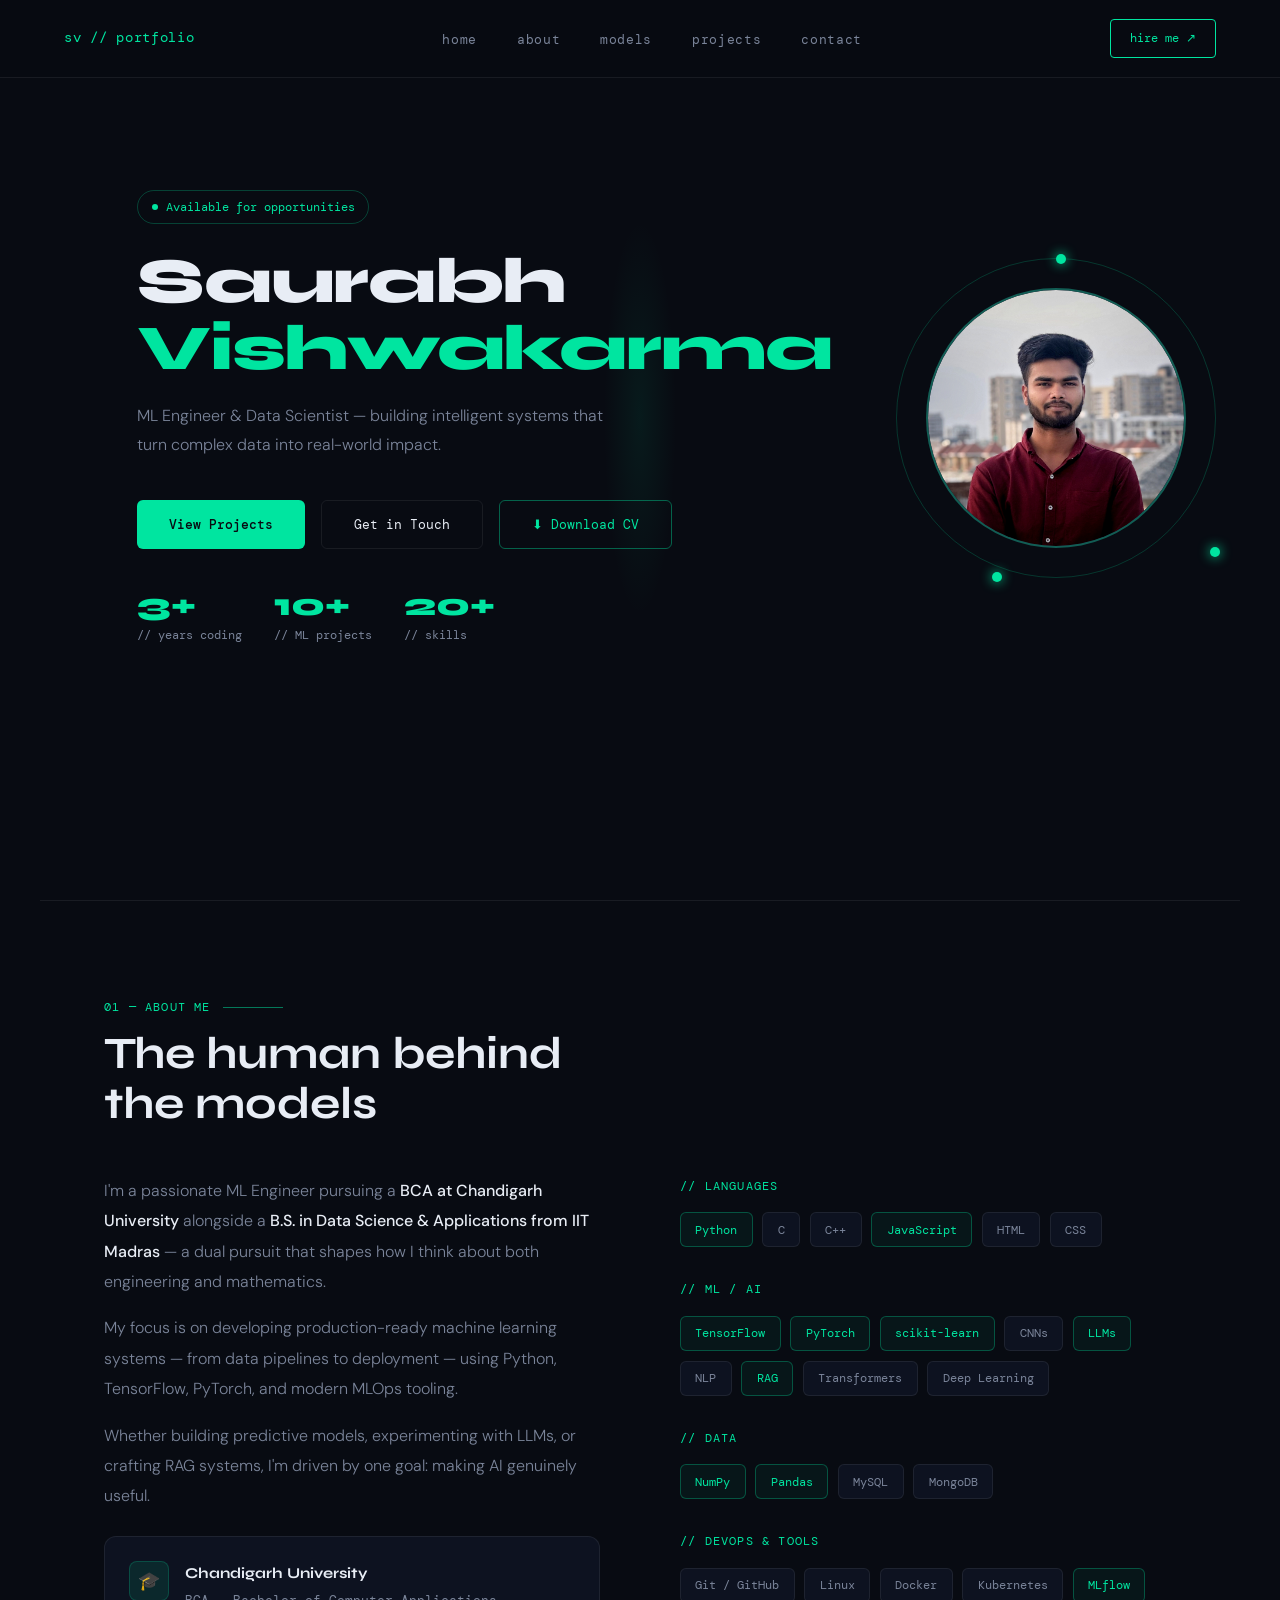
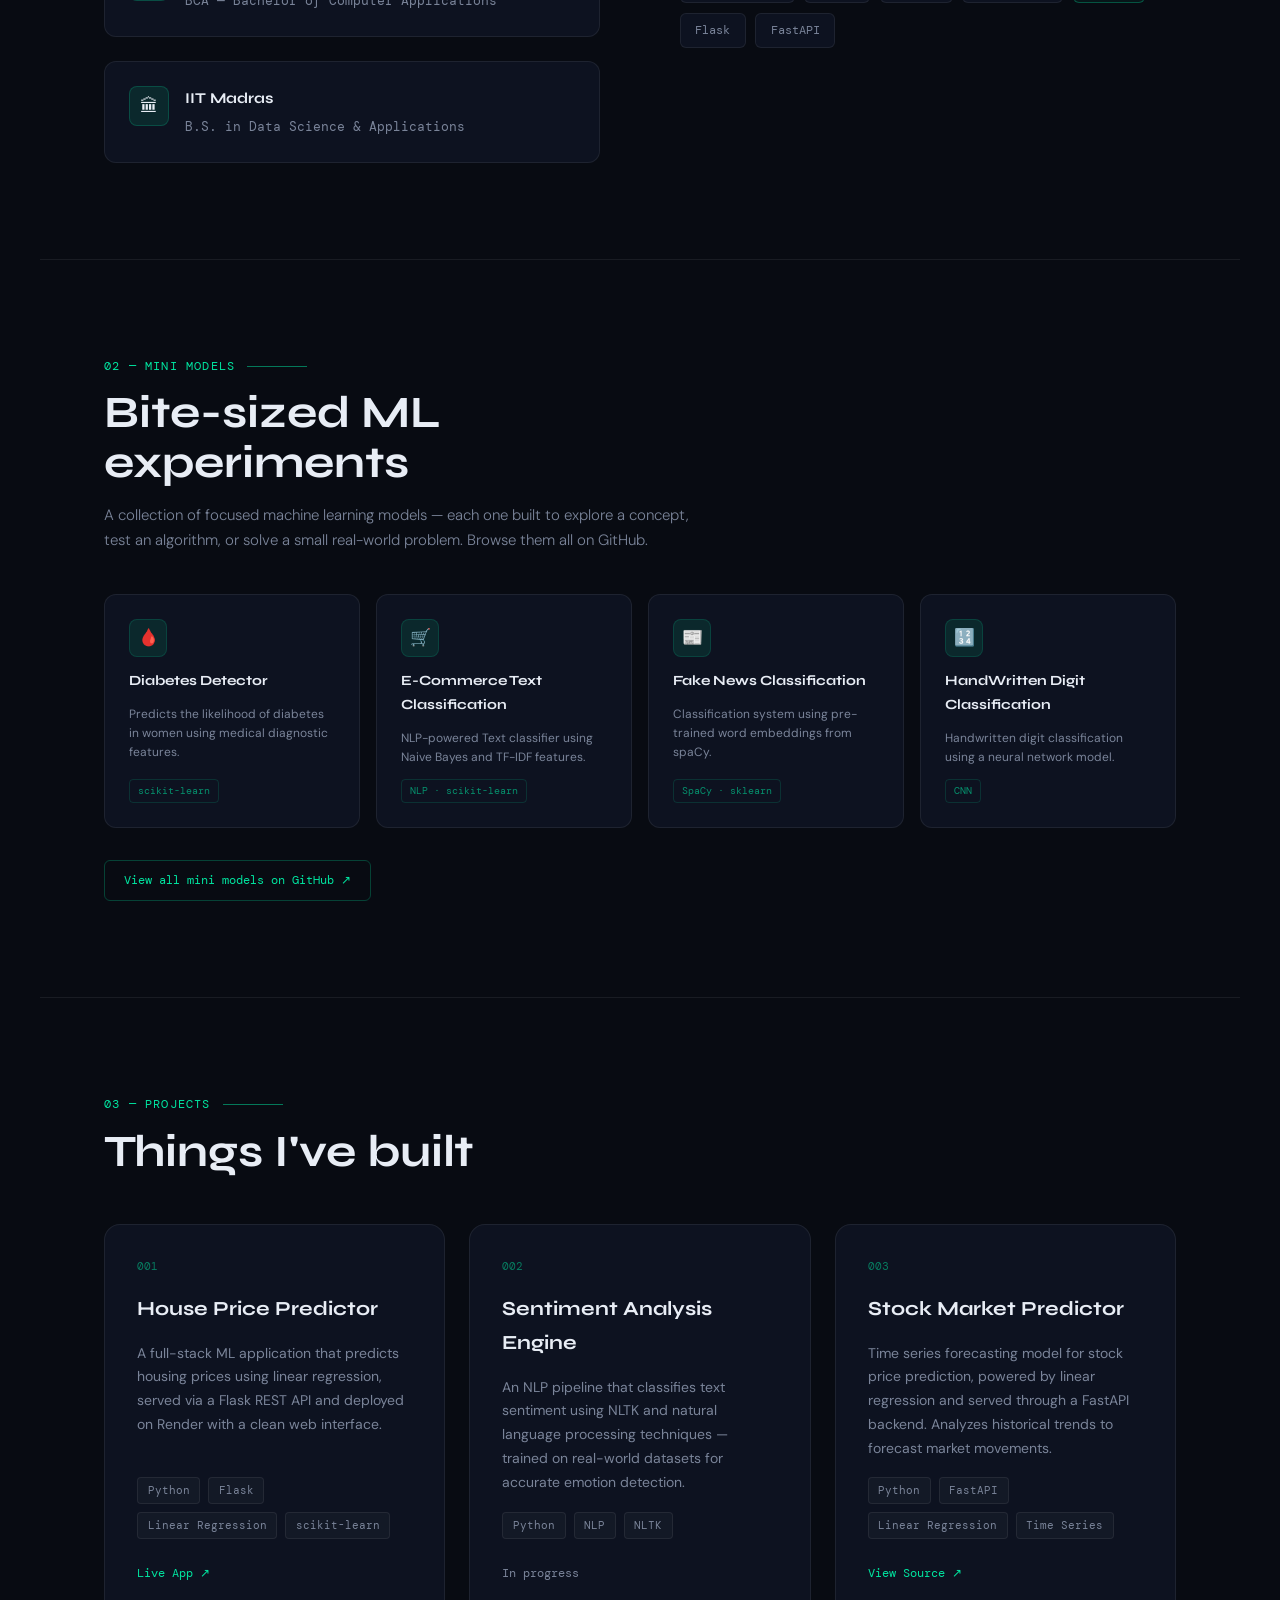
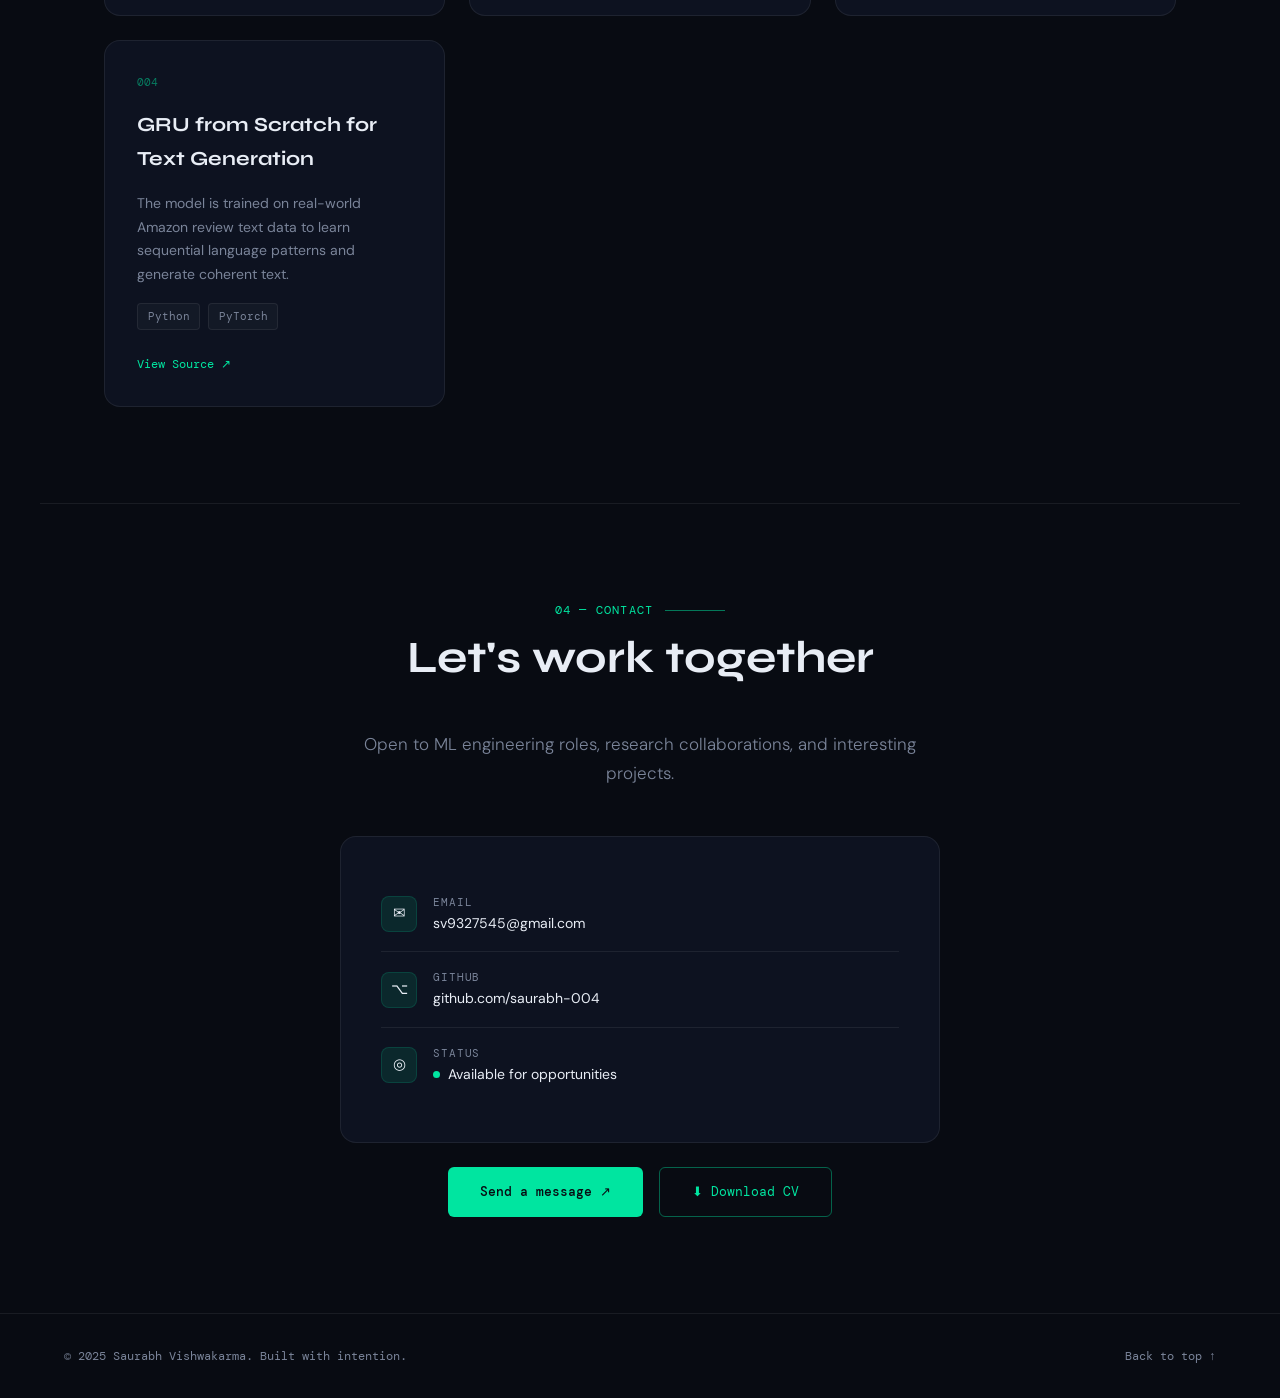
==== commit 76b6ea1f: "fixed alignments for Mobile devices" ====
--- a/saurabh_portfolio_redesign.html
+++ b/saurabh_portfolio_redesign.html
@@ -19,6 +19,7 @@
   ::-webkit-scrollbar-track { background: var(--bg); }
   ::-webkit-scrollbar-thumb { background: var(--accent); border-radius: 2px; }
 
+  /* ── NAV ── */
   nav {
     position: fixed; top: 0; left: 0; right: 0; z-index: 100;
     display: flex; align-items: center; justify-content: space-between;
@@ -30,13 +31,25 @@
   .nav-links { display: flex; gap: 2.5rem; list-style: none; }
   .nav-links a { font-size: 13px; color: var(--muted); text-decoration: none; font-family: var(--mono); letter-spacing: 0.05em; transition: color 0.2s; }
   .nav-links a:hover { color: var(--accent); }
-  .nav-cta { font-family: var(--mono); font-size: 12px; padding: 0.5rem 1.2rem; border: 1px solid var(--accent); color: var(--accent); text-decoration: none; border-radius: 4px; transition: all 0.2s; }
+  .nav-cta { font-family: var(--mono); font-size: 12px; padding: 0.5rem 1.2rem; border: 1px solid var(--accent); color: var(--accent); text-decoration: none; border-radius: 4px; transition: all 0.2s; white-space: nowrap; }
   .nav-cta:hover { background: var(--accent); color: var(--bg); }
 
-  /* HERO */
-  #home { min-height: 100vh; display: flex; align-items: center; padding: 6rem 4rem 4rem; position: relative; overflow: hidden; }
-  .hero-grid { display: grid; grid-template-columns: 1fr 1fr; gap: 4rem; align-items: center; max-width: 1200px; width: 100%; margin: 0 auto; }
-  .hero-badge { display: inline-flex; align-items: center; gap: 0.5rem; font-family: var(--mono); font-size: 12px; color: var(--accent); border: 1px solid rgba(0,229,160,0.25); padding: 0.35rem 0.85rem; border-radius: 100px; margin-bottom: 1.5rem; }
+  /* ── HERO ── */
+  #home {
+    min-height: 100vh; display: flex; align-items: center;
+    padding: 6rem 4rem 4rem; position: relative; overflow: hidden;
+  }
+  .hero-grid {
+    display: grid; grid-template-columns: 1fr 1fr;
+    gap: 4rem; align-items: center;
+    max-width: 1200px; width: 100%; margin: 0 auto;
+  }
+  .hero-badge {
+    display: inline-flex; align-items: center; gap: 0.5rem;
+    font-family: var(--mono); font-size: 12px; color: var(--accent);
+    border: 1px solid rgba(0,229,160,0.25); padding: 0.35rem 0.85rem;
+    border-radius: 100px; margin-bottom: 1.5rem;
+  }
   .hero-badge::before { content: ''; width: 6px; height: 6px; border-radius: 50%; background: var(--accent); animation: pulse 2s infinite; }
   @keyframes pulse { 0%,100% { opacity: 1; } 50% { opacity: 0.3; } }
   h1 { font-family: var(--syne); font-size: clamp(2.5rem, 5vw, 4rem); font-weight: 800; line-height: 1.05; letter-spacing: -0.02em; margin-bottom: 1.25rem; }
@@ -67,12 +80,13 @@
   .hero-glow { position: absolute; top: 20%; left: 50%; transform: translateX(-50%); width: 800px; height: 400px; background: radial-gradient(ellipse, rgba(0,229,160,0.07) 0%, transparent 70%); pointer-events: none; z-index: 0; }
   #home > * { position: relative; z-index: 1; }
 
+  /* ── SECTIONS ── */
   section { padding: 6rem 4rem; max-width: 1200px; margin: 0 auto; }
   .section-label { font-family: var(--mono); font-size: 12px; color: var(--accent); letter-spacing: 0.1em; text-transform: uppercase; margin-bottom: 0.75rem; display: flex; align-items: center; gap: 0.75rem; }
   .section-label::after { content: ''; flex: 1; max-width: 60px; height: 1px; background: var(--accent); opacity: 0.5; }
   h2 { font-family: var(--syne); font-size: clamp(1.8rem, 3.5vw, 2.8rem); font-weight: 700; line-height: 1.1; margin-bottom: 1rem; }
 
-  /* ABOUT */
+  /* ── ABOUT ── */
   #about .about-grid { display: grid; grid-template-columns: 1fr 1fr; gap: 5rem; align-items: start; margin-top: 3rem; }
   .about-text p { color: var(--muted); line-height: 1.9; font-weight: 300; margin-bottom: 1rem; }
   .edu-card { background: var(--bg2); border: 1px solid var(--border); border-radius: 12px; padding: 1.5rem; margin-top: 1.5rem; display: flex; gap: 1rem; align-items: flex-start; }
@@ -87,15 +101,11 @@
   .skill-tag:hover { border-color: var(--accent); color: var(--accent); background: rgba(0,229,160,0.05); }
   .skill-tag.hot { border-color: rgba(0,229,160,0.3); color: var(--accent); background: rgba(0,229,160,0.05); }
 
-  /* MINI MODELS */
+  /* ── MINI MODELS ── */
   #mini-models { border-top: 1px solid var(--border); }
   .mini-models-intro { color: var(--muted); font-size: 15px; font-weight: 300; max-width: 600px; margin-bottom: 2.5rem; }
   .mini-grid { display: grid; grid-template-columns: repeat(auto-fill, minmax(220px, 1fr)); gap: 1rem; }
-  .mini-card {
-    background: var(--bg2); border: 1px solid var(--border); border-radius: 12px;
-    padding: 1.5rem; display: flex; flex-direction: column; gap: 0.75rem;
-    transition: all 0.25s; position: relative; overflow: hidden; cursor: pointer; text-decoration: none;
-  }
+  .mini-card { background: var(--bg2); border: 1px solid var(--border); border-radius: 12px; padding: 1.5rem; display: flex; flex-direction: column; gap: 0.75rem; transition: all 0.25s; position: relative; overflow: hidden; cursor: pointer; text-decoration: none; }
   .mini-card::after { content: ''; position: absolute; inset: 0; background: radial-gradient(circle at top left, rgba(0,229,160,0.05), transparent 70%); opacity: 0; transition: opacity 0.3s; }
   .mini-card:hover { border-color: rgba(0,229,160,0.25); transform: translateY(-3px); }
   .mini-card:hover::after { opacity: 1; }
@@ -106,7 +116,7 @@
   .view-all-link { display: inline-flex; align-items: center; gap: 0.5rem; font-family: var(--mono); font-size: 12px; color: var(--accent); text-decoration: none; margin-top: 2rem; border: 1px solid rgba(0,229,160,0.25); padding: 0.6rem 1.2rem; border-radius: 6px; transition: all 0.2s; }
   .view-all-link:hover { background: rgba(0,229,160,0.08); }
 
-  /* PROJECTS */
+  /* ── PROJECTS ── */
   .projects-grid { display: grid; grid-template-columns: repeat(auto-fit, minmax(320px, 1fr)); gap: 1.5rem; margin-top: 3rem; }
   .project-card { background: var(--bg2); border: 1px solid var(--border); border-radius: 16px; padding: 2rem; display: flex; flex-direction: column; gap: 1rem; transition: all 0.3s; position: relative; overflow: hidden; }
   .project-card::before { content: ''; position: absolute; top: 0; left: 0; right: 0; height: 2px; background: linear-gradient(90deg, var(--accent), var(--accent2)); opacity: 0; transition: opacity 0.3s; }
@@ -120,7 +130,7 @@
   .project-link { display: inline-flex; align-items: center; gap: 0.5rem; font-family: var(--mono); font-size: 12px; color: var(--accent); text-decoration: none; margin-top: 0.5rem; transition: gap 0.2s; }
   .project-link:hover { gap: 0.8rem; }
 
-  /* CONTACT */
+  /* ── CONTACT ── */
   #contact { text-align: center; }
   .contact-wrapper { max-width: 600px; margin: 3rem auto 0; }
   .contact-sub { color: var(--muted); font-size: 17px; font-weight: 300; margin-bottom: 3rem; }
@@ -128,18 +138,20 @@
   .contact-row { display: flex; align-items: center; gap: 1rem; padding: 1rem 0; border-bottom: 1px solid var(--border); }
   .contact-row:last-child { border-bottom: none; }
   .contact-icon { width: 36px; height: 36px; border-radius: 8px; background: rgba(0,229,160,0.1); border: 1px solid rgba(0,229,160,0.15); display: flex; align-items: center; justify-content: center; font-size: 15px; flex-shrink: 0; }
-  .contact-info { flex: 1; }
+  .contact-info { flex: 1; min-width: 0; }
   .contact-label { font-family: var(--mono); font-size: 11px; color: var(--muted); text-transform: uppercase; letter-spacing: 0.08em; }
   .contact-val { font-size: 14px; color: var(--text); }
-  .contact-val a { color: var(--text); text-decoration: none; transition: color 0.2s; }
+  .contact-val a { color: var(--text); text-decoration: none; transition: color 0.2s; word-break: break-all; }
   .contact-val a:hover { color: var(--accent); }
   .contact-btns { display: flex; gap: 1rem; justify-content: center; margin-top: 1.5rem; flex-wrap: wrap; }
 
+  /* ── FOOTER ── */
   footer { border-top: 1px solid var(--border); padding: 2rem 4rem; display: flex; justify-content: space-between; align-items: center; }
   .footer-copy { font-family: var(--mono); font-size: 12px; color: var(--muted); }
   .footer-back { font-family: var(--mono); font-size: 12px; color: var(--muted); text-decoration: none; transition: color 0.2s; }
   .footer-back:hover { color: var(--accent); }
 
+  /* ── ANIMATIONS ── */
   @keyframes fadeUp { from { opacity: 0; transform: translateY(30px); } to { opacity: 1; transform: translateY(0); } }
   .fade-up { animation: fadeUp 0.7s ease forwards; }
   .delay-1 { animation-delay: 0.15s; opacity: 0; }
@@ -147,19 +159,136 @@
   .delay-3 { animation-delay: 0.45s; opacity: 0; }
   .delay-4 { animation-delay: 0.6s; opacity: 0; }
 
- @media (max-width: 768px) {
-    nav { padding: 1rem 1.5rem; }
+  /* ════════════════════════════════════════
+     MOBILE FIXES — max-width: 768px
+  ════════════════════════════════════════ */
+  @media (max-width: 768px) {
+
+    /* Nav */
+    nav {
+      padding: 1rem 1.25rem;
+      gap: 0.75rem;
+    }
     .nav-links { display: none; }
-    #home, section { padding: 5rem 1.5rem 3rem; }
-    .hero-grid, #about .about-grid { grid-template-columns: 1fr; gap: 2.5rem; }
+    .nav-logo { font-size: 12px; }
+    .nav-cta { font-size: 11px; padding: 0.4rem 0.9rem; }
+
+    /* Hero */
+    #home {
+      padding: 0 1.25rem 3rem;
+      min-height: auto;
+    }
+    .hero-grid {
+      padding-top: 5rem;
+    }
+    .hero-visual {
+      padding-top: 2rem;
+      margin-top: 1rem;
+    }
+    .hero-grid {
+      grid-template-columns: 1fr;
+      gap: 2rem;
+      text-align: center;
+    }
     .hero-visual { order: -1; }
-    .avatar-ring { width: 200px; height: 200px; }
-    .avatar-inner { width: 160px; height: 160px; }
-    footer { flex-direction: column; gap: 0.5rem; text-align: center; padding: 2rem 1.5rem; }
-  
-
-
-}
+    .avatar-ring { width: 160px; height: 160px; margin-top: 0.5rem; }
+    .avatar-inner { width: 128px; height: 128px; }
+
+    h1 { font-size: clamp(2rem, 10vw, 2.8rem); }
+    .hero-sub {
+      font-size: 14px;
+      margin-bottom: 1.75rem;
+      max-width: 100%;
+    }
+    .hero-btns {
+      flex-direction: column;
+      align-items: center;
+      gap: 0.75rem;
+    }
+    .btn-primary, .btn-outline, .btn-cv {
+      width: 100%;
+      max-width: 280px;
+      justify-content: center;
+      font-size: 13px;
+      padding: 0.75rem 1.5rem;
+    }
+    .stats-row {
+      justify-content: center;
+      gap: 1.5rem;
+      margin-top: 2rem;
+    }
+    .stat { align-items: center; }
+    .stat-num { font-size: 1.6rem; }
+
+    /* Sections general */
+    section {
+      padding: 3.5rem 1.25rem;
+    }
+    h2 { font-size: clamp(1.5rem, 7vw, 2rem); }
+
+    /* About */
+    #about .about-grid {
+      grid-template-columns: 1fr;
+      gap: 2.5rem;
+    }
+    .about-text p { font-size: 14px; }
+    .edu-card { padding: 1.1rem; }
+    .edu-title { font-size: 14px; }
+    .edu-sub { font-size: 12px; }
+
+    /* Mini models */
+    .mini-grid {
+      grid-template-columns: 1fr 1fr;
+      gap: 0.75rem;
+    }
+    .mini-card { padding: 1.1rem; }
+    .mini-name { font-size: 13px; }
+    .mini-desc { font-size: 11px; }
+    .mini-models-intro { font-size: 14px; }
+
+    /* Projects */
+    .projects-grid {
+      grid-template-columns: 1fr;
+      gap: 1rem;
+    }
+    .project-card { padding: 1.4rem; }
+    .project-title { font-size: 17px; }
+    .project-desc { font-size: 13px; }
+
+    /* Contact */
+    #contact { text-align: left; }
+    #contact .section-label { justify-content: flex-start; }
+    #contact h2 { text-align: left; }
+    .contact-wrapper { margin-top: 2rem; }
+    .contact-sub { font-size: 14px; margin-bottom: 1.5rem; text-align: left; }
+    .contact-card { padding: 1.25rem; }
+    .contact-val { font-size: 13px; }
+    .contact-btns {
+      flex-direction: column;
+      align-items: stretch;
+    }
+    .contact-btns .btn-primary,
+    .contact-btns .btn-cv {
+      width: 100%;
+      justify-content: center;
+    }
+
+    /* Footer */
+    footer {
+      flex-direction: column;
+      gap: 0.6rem;
+      text-align: center;
+      padding: 1.5rem 1.25rem;
+    }
+  }
+
+  /* ── Extra small phones ── */
+  @media (max-width: 400px) {
+    .mini-grid { grid-template-columns: 1fr; }
+    .avatar-ring { width: 150px; height: 150px; }
+    .avatar-inner { width: 120px; height: 120px; }
+    h1 { font-size: 1.9rem; }
+  }
 </style>
 </head>
 <body>
@@ -202,7 +331,7 @@
         <span class="orbit-dot"></span>
         <span class="orbit-dot"></span>
         <div class="avatar-inner">
-          <img src="https://saurabh-004.github.io/Portfolio/73.jpeg" alt="Saurabh Vishwakarma" onerror="this.style.display='none';">
+          <img src="profile.jpeg" alt="Saurabh Vishwakarma" onerror="this.style.display='none';">
         </div>
       </div>
     </div>
@@ -284,10 +413,8 @@
       <div class="mini-icon">🔢</div>
       <div class="mini-name">HandWritten Digit Classification</div>
       <div class="mini-desc">Handwritten digit classification using a neural network model.</div>
-      <div class="mini-tag">CNN </div>
+      <div class="mini-tag">CNN</div>
     </a>
-  
-    
   </div>
   <a class="view-all-link" href="https://github.com/saurabh-004/mini_models" target="_blank">View all mini models on GitHub ↗</a>
 </section>
@@ -322,7 +449,7 @@
       <div class="project-num">004</div>
       <div class="project-title">GRU from Scratch for Text Generation</div>
       <p class="project-desc">The model is trained on real-world Amazon review text data to learn sequential language patterns and generate coherent text.</p>
-      <div class="project-stack"><span class="stack-pill">Python</span><span class="stack-pill">Pytorch</span></div>
+      <div class="project-stack"><span class="stack-pill">Python</span><span class="stack-pill">PyTorch</span></div>
       <a class="project-link" href="https://github.com/saurabh-004/Gated_recurrent_unit_for_text_generation" target="_blank">View Source ↗</a>
     </div>
   </div>
@@ -354,7 +481,7 @@
         <div class="contact-info">
           <div class="contact-label">Status</div>
           <div class="contact-val" style="display:flex; align-items:center; gap:0.5rem;">
-            <span style="width:7px;height:7px;border-radius:50%;background:var(--accent);display:inline-block;animation:pulse 2s infinite;"></span>
+            <span style="width:7px;height:7px;border-radius:50%;background:var(--accent);display:inline-block;animation:pulse 2s infinite;flex-shrink:0;"></span>
             Available for opportunities
           </div>
         </div>
@@ -362,7 +489,7 @@
     </div>
     <div class="contact-btns">
       <a class="btn-primary" href="mailto:sv9327545@gmail.com">Send a message ↗</a>
-      <a class="btn-cv" href="saurabh's_resume.pdf" download>⬇ Download CV</a>
+      <a class="btn-cv" href="Saurabh_resume.pdf" download>⬇ Download CV</a>
     </div>
   </div>
 </section>
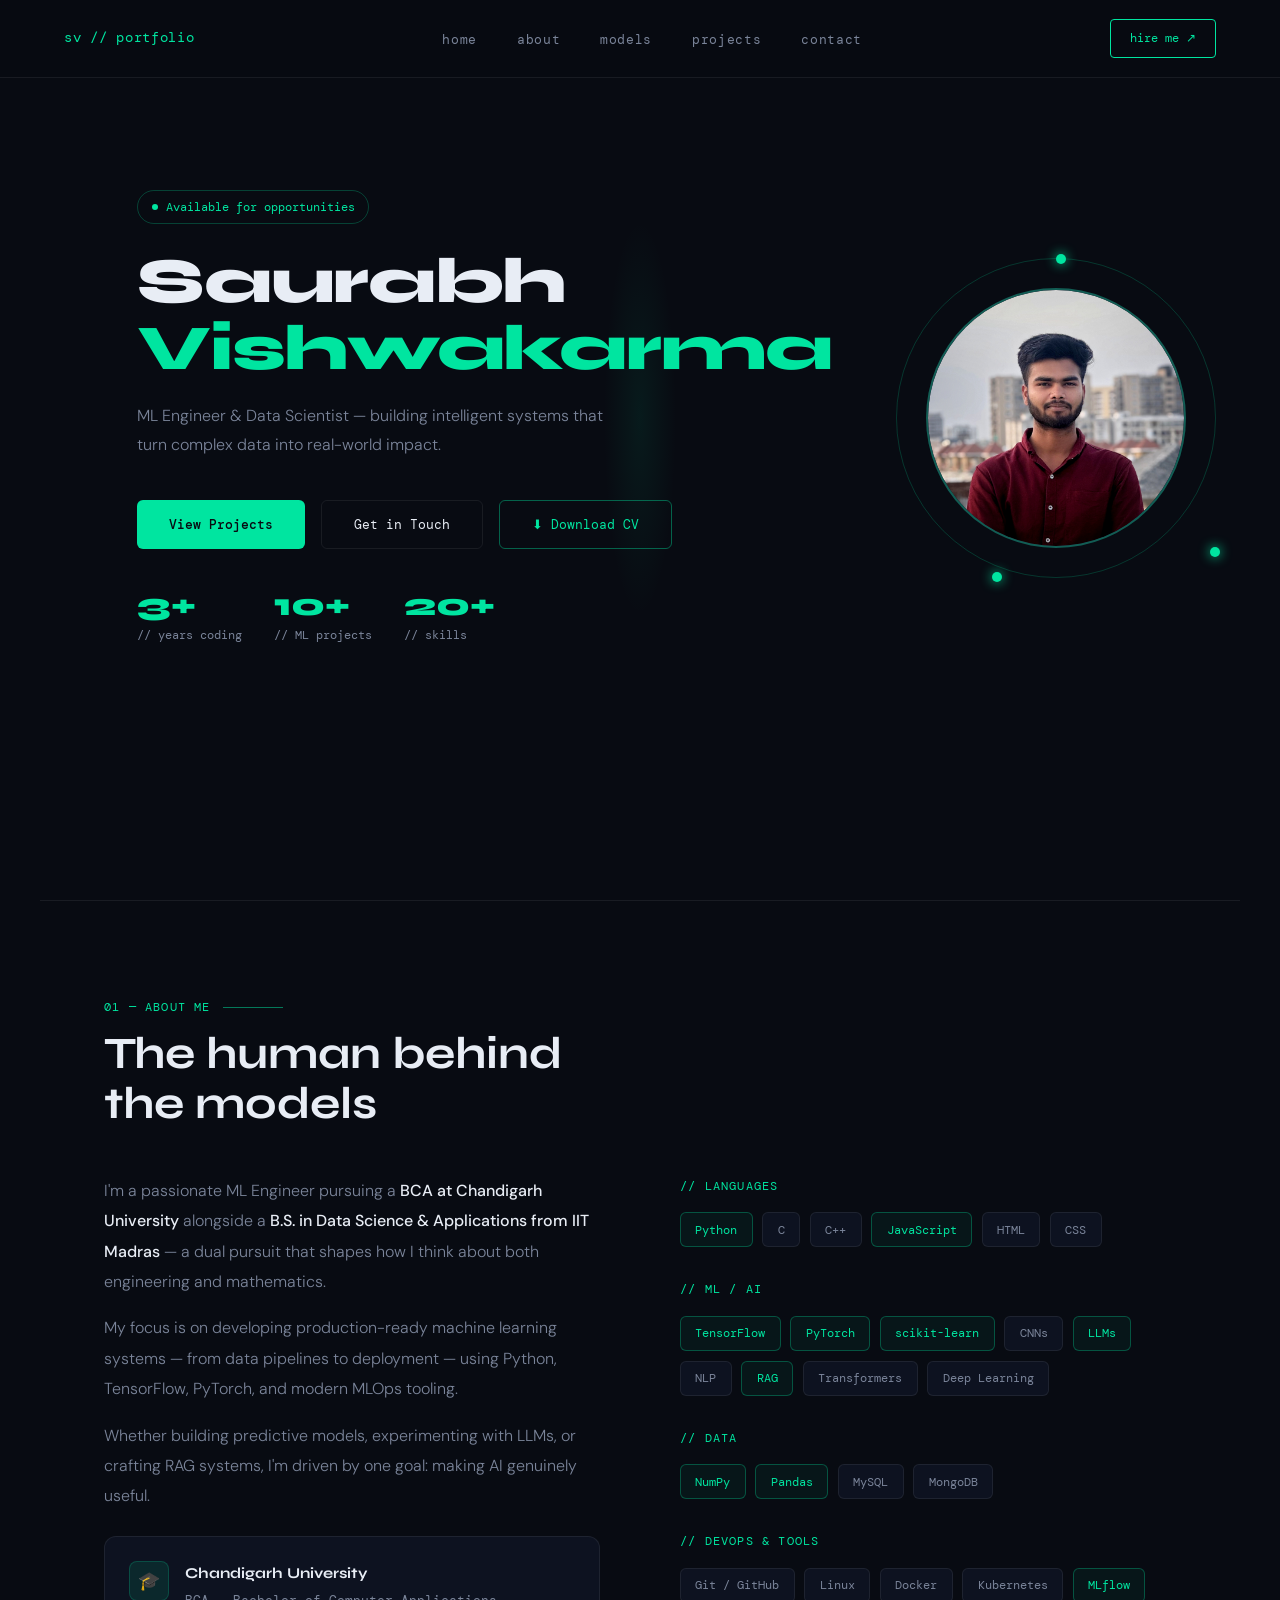
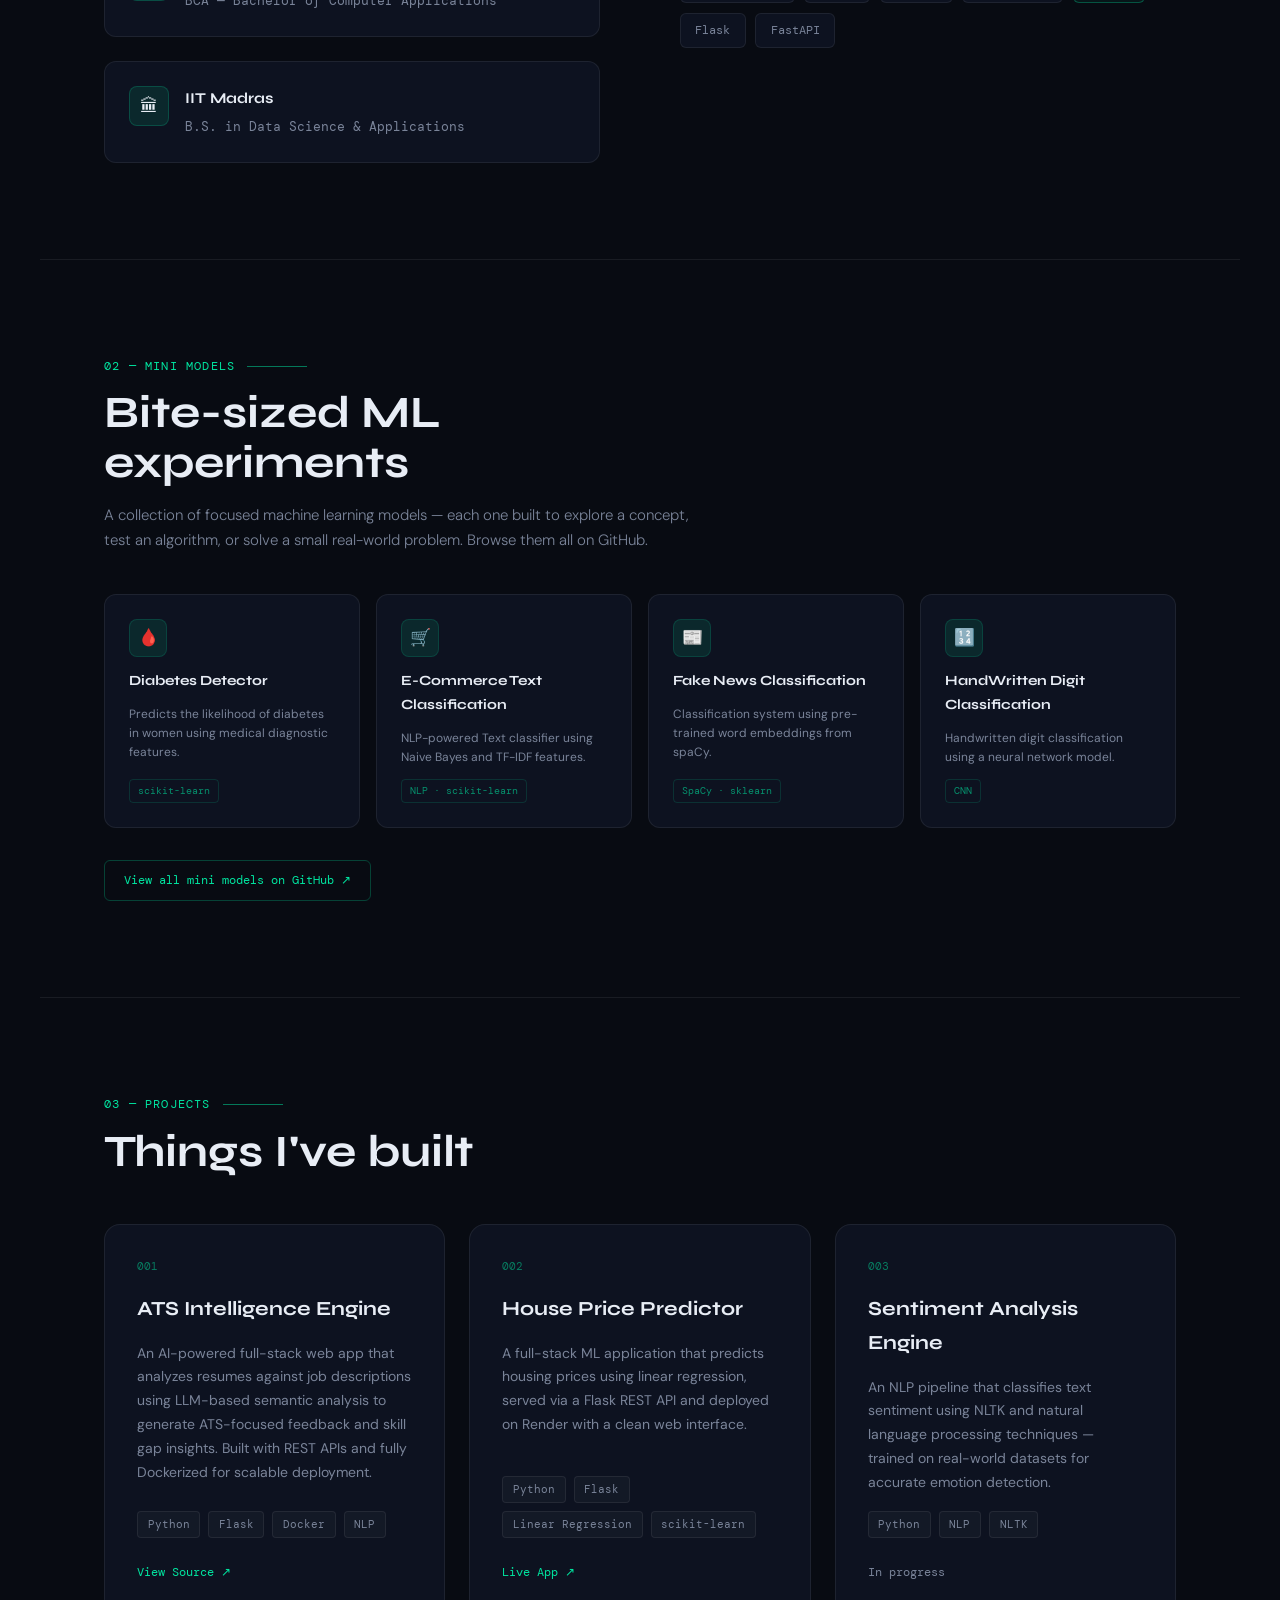
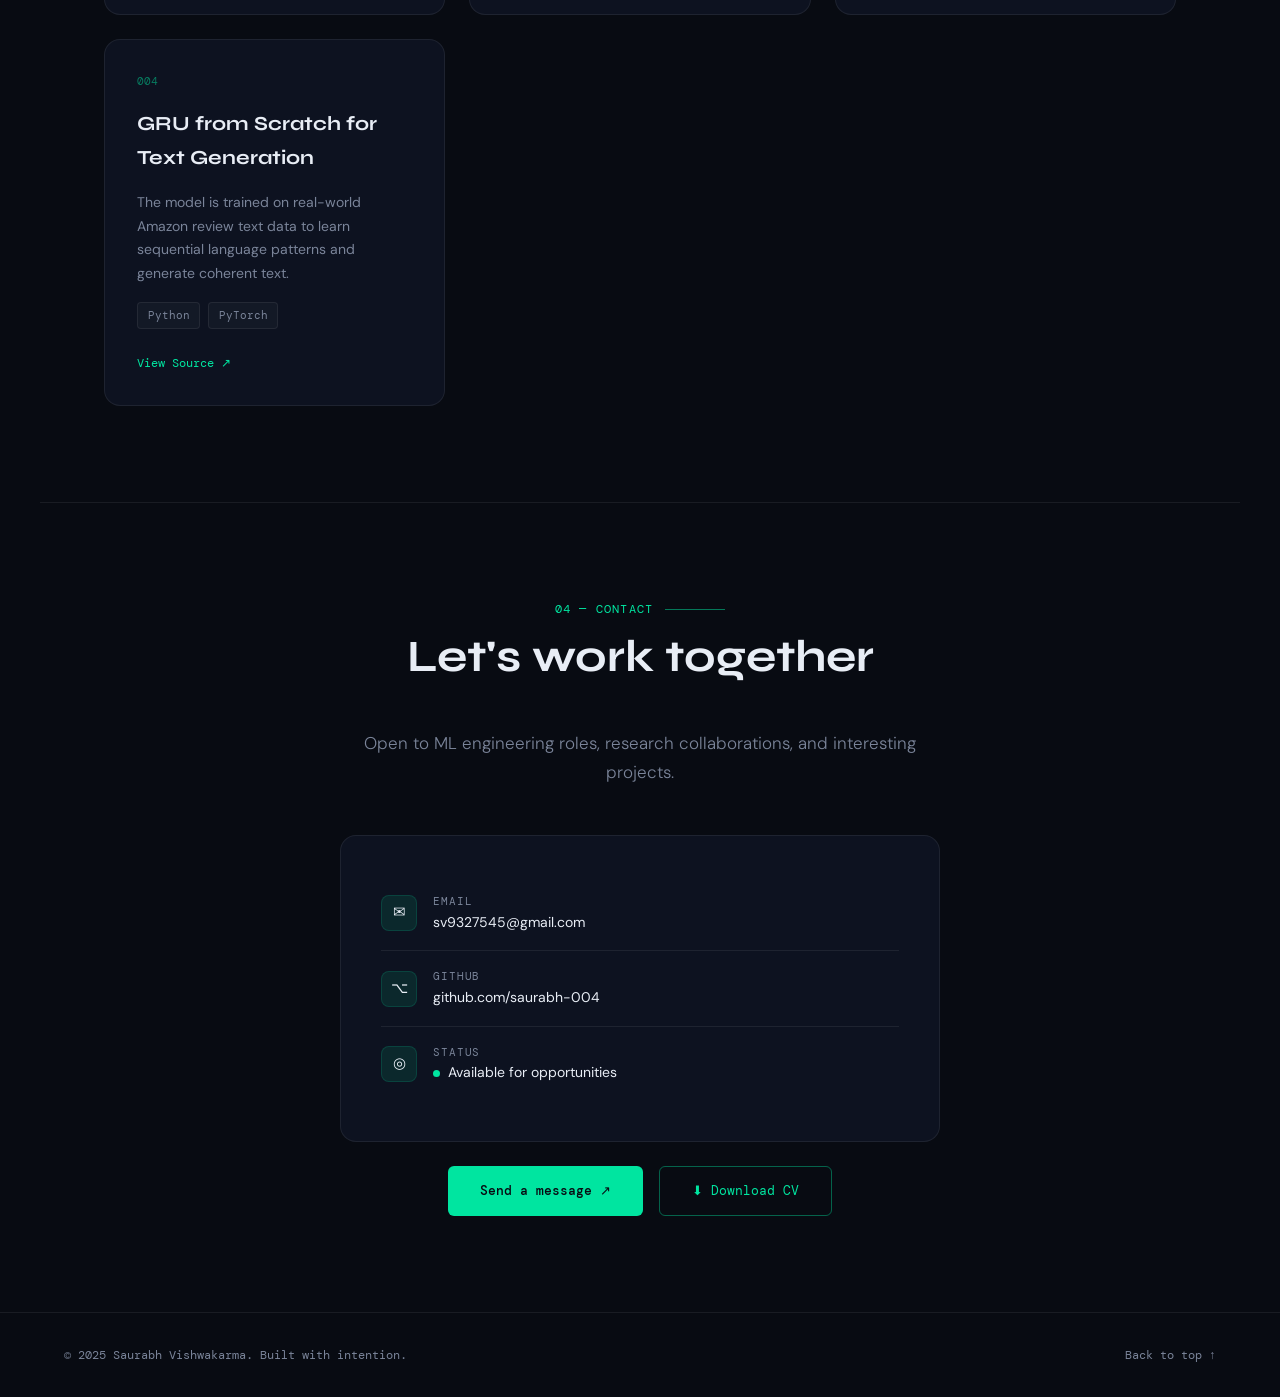
==== commit 39a7bc04: "Revise project entries and remove Stock Market Predictor Updated project list by changing project nu" ====
--- a/saurabh_portfolio_redesign.html
+++ b/saurabh_portfolio_redesign.html
@@ -426,25 +426,28 @@
   <div class="projects-grid">
     <div class="project-card">
       <div class="project-num">001</div>
+      <div class="project-title">ATS Intelligence Engine</div>
+      <p class="project-desc">An AI-powered full-stack web app that analyzes resumes against job descriptions using LLM-based semantic analysis to generate ATS-focused feedback and skill gap insights. Built with REST APIs and fully Dockerized for scalable deployment.
+</p>
+      <div class="project-stack"><span class="stack-pill">Python</span><span class="stack-pill">Flask</span><span class="stack-pill">Docker</span><span class="stack-pill">NLP</span></div>
+          <a class="project-link" href="https://github.com/Saurabh-004/ATS_Intelligence_Engine" target="_blank">View Source ↗</a>
+
+    </div>
+    <div class="project-card">
+      <div class="project-num">002</div>
       <div class="project-title">House Price Predictor</div>
       <p class="project-desc">A full-stack ML application that predicts housing prices using linear regression, served via a Flask REST API and deployed on Render with a clean web interface.</p>
       <div class="project-stack"><span class="stack-pill">Python</span><span class="stack-pill">Flask</span><span class="stack-pill">Linear Regression</span><span class="stack-pill">scikit-learn</span></div>
       <a class="project-link" href="https://house-price-prediction-2zd1.onrender.com/" target="_blank">Live App ↗</a>
     </div>
     <div class="project-card">
-      <div class="project-num">002</div>
+      <div class="project-num">003</div>
       <div class="project-title">Sentiment Analysis Engine</div>
       <p class="project-desc">An NLP pipeline that classifies text sentiment using NLTK and natural language processing techniques — trained on real-world datasets for accurate emotion detection.</p>
       <div class="project-stack"><span class="stack-pill">Python</span><span class="stack-pill">NLP</span><span class="stack-pill">NLTK</span></div>
       <span class="project-link" style="color:var(--muted); cursor:default;">In progress</span>
     </div>
-    <div class="project-card">
-      <div class="project-num">003</div>
-      <div class="project-title">Stock Market Predictor</div>
-      <p class="project-desc">Time series forecasting model for stock price prediction, powered by linear regression and served through a FastAPI backend. Analyzes historical trends to forecast market movements.</p>
-      <div class="project-stack"><span class="stack-pill">Python</span><span class="stack-pill">FastAPI</span><span class="stack-pill">Linear Regression</span><span class="stack-pill">Time Series</span></div>
-      <a class="project-link" href="https://github.com/saurabh-004" target="_blank">View Source ↗</a>
-    </div>
+
     <div class="project-card">
       <div class="project-num">004</div>
       <div class="project-title">GRU from Scratch for Text Generation</div>
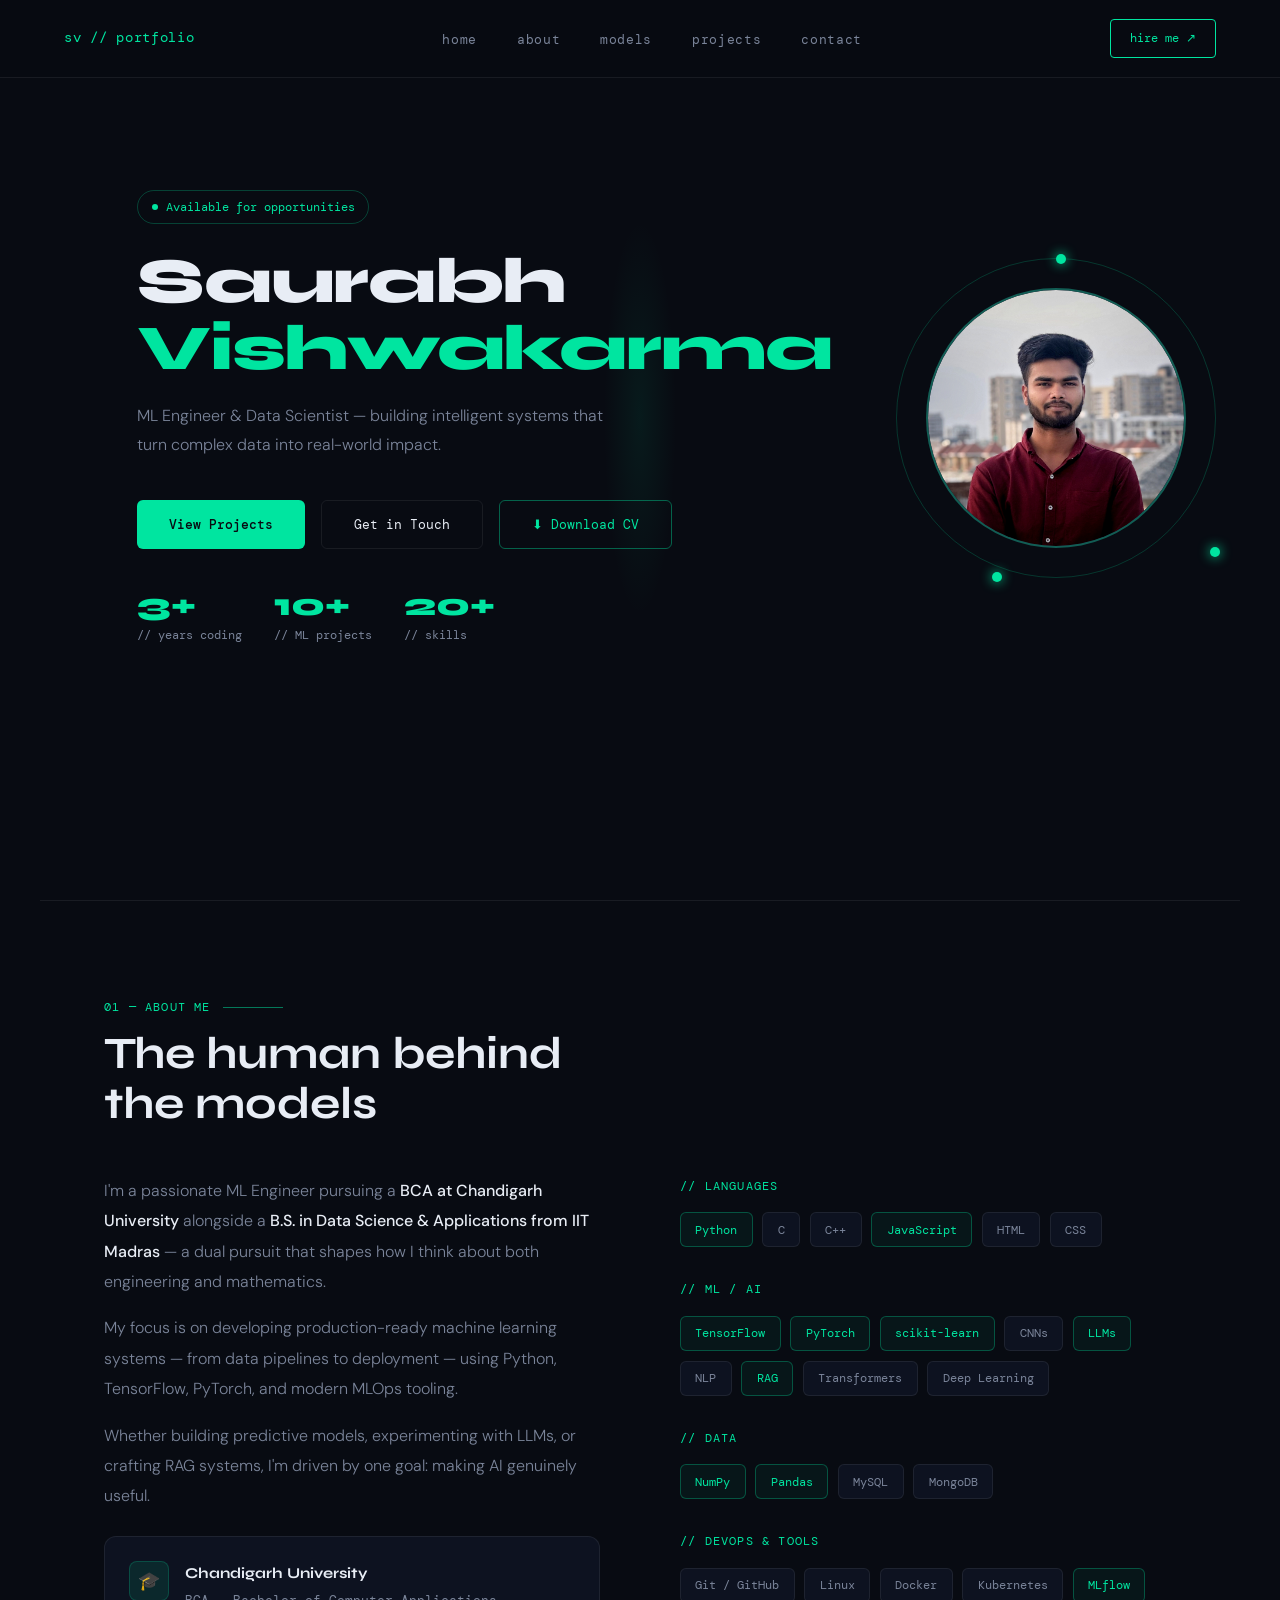
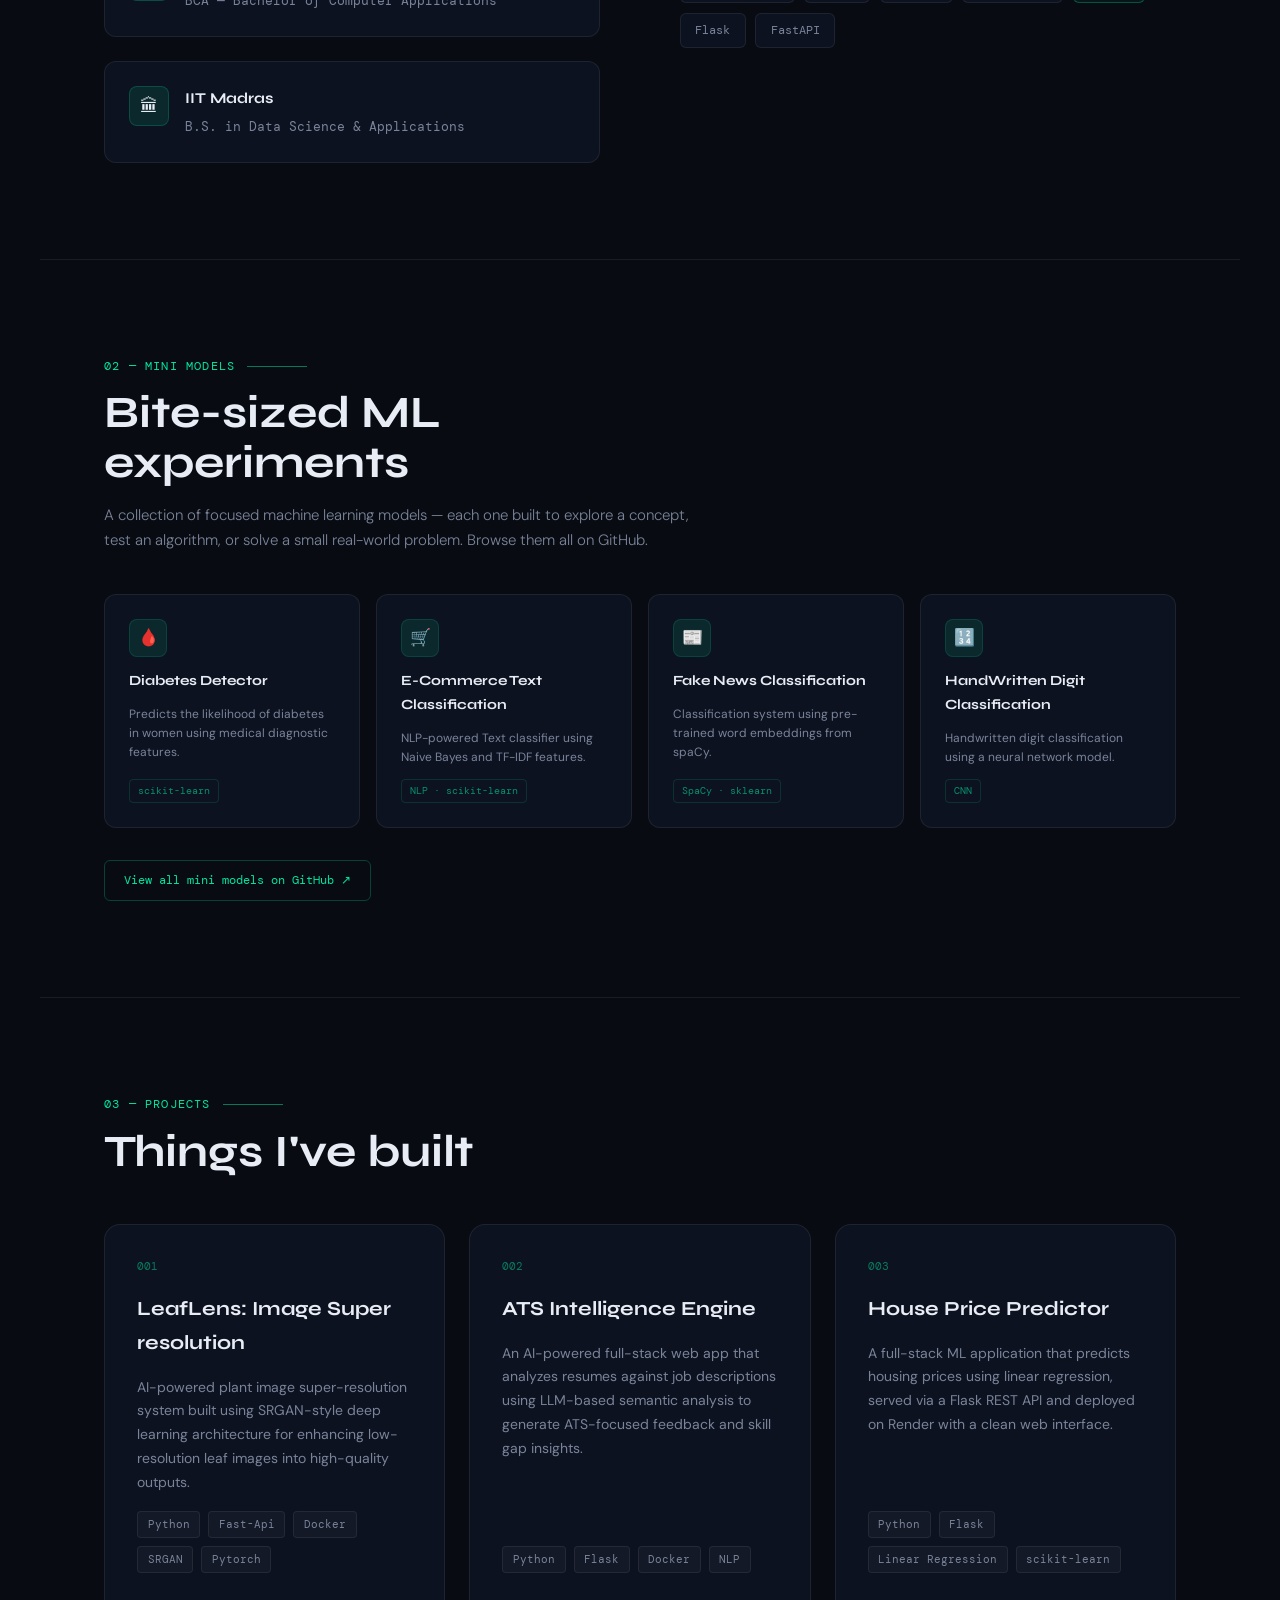
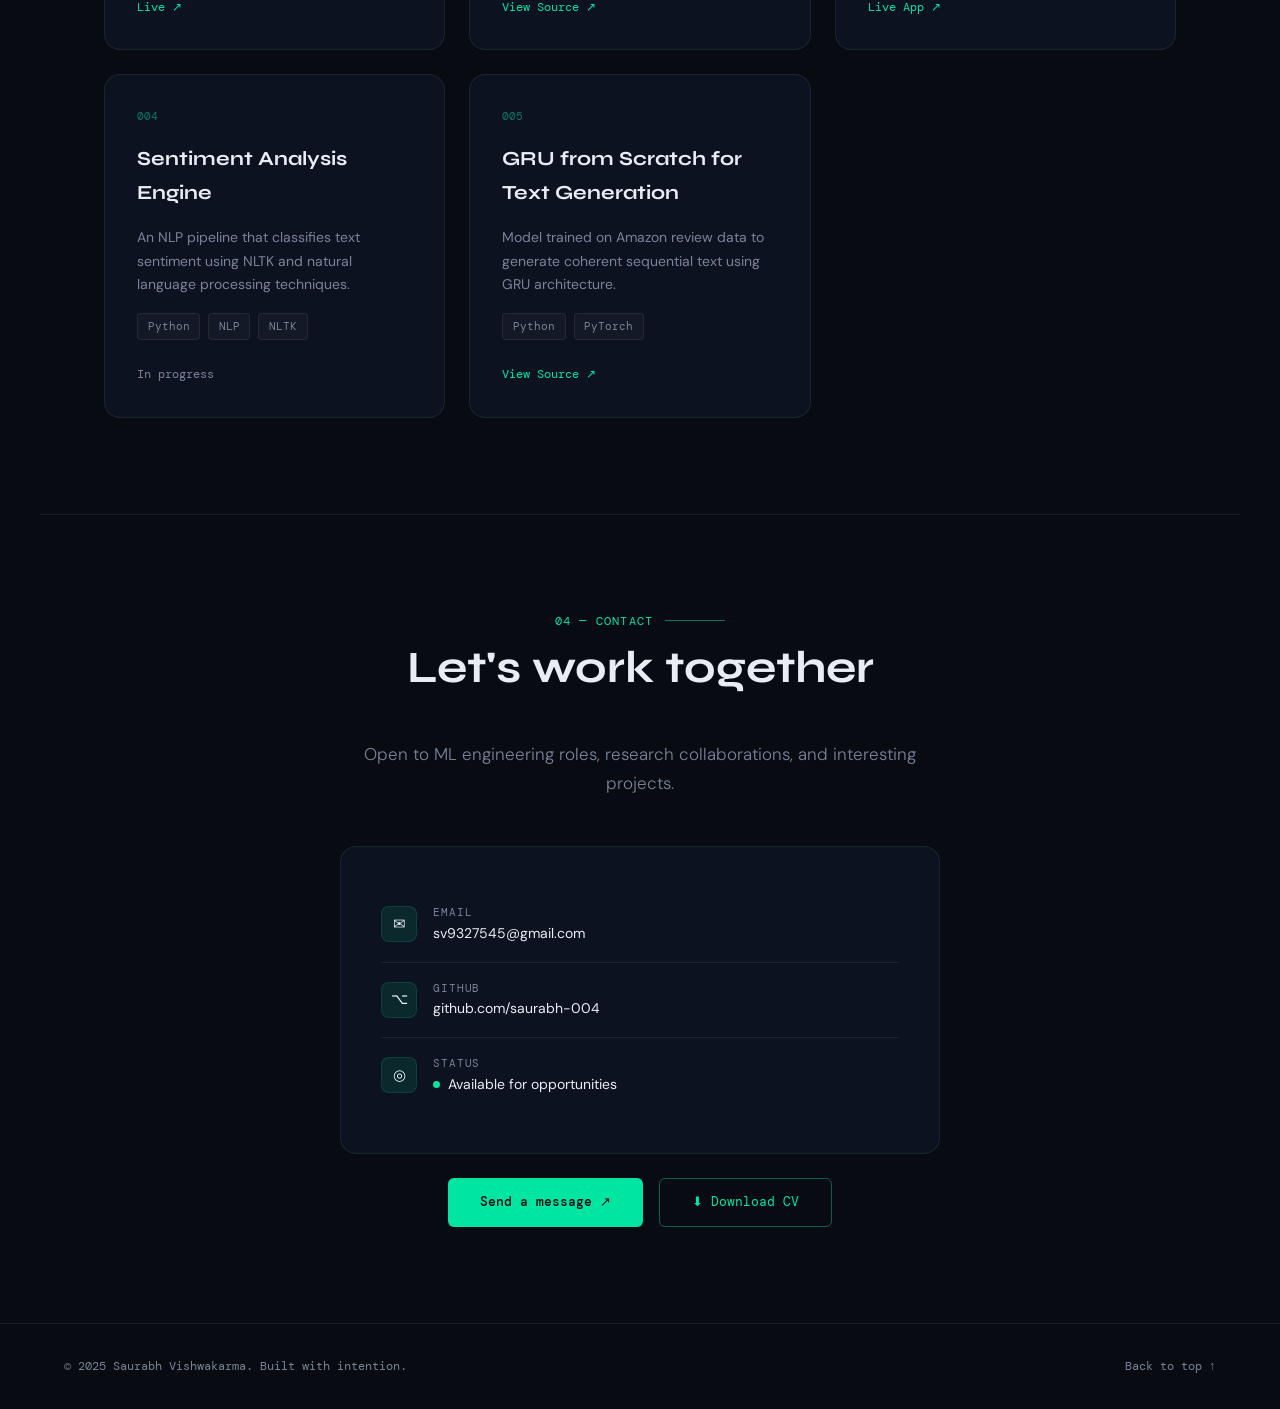
==== commit 3fb63350: "Update project details in portfolio redesign" ====
--- a/saurabh_portfolio_redesign.html
+++ b/saurabh_portfolio_redesign.html
@@ -423,41 +423,108 @@
 <section id="my-works" style="max-width:1200px; margin:0 auto; border-top:1px solid var(--border);">
   <div class="section-label">03 — projects</div>
   <h2>Things I've built</h2>
+
   <div class="projects-grid">
+
     <div class="project-card">
       <div class="project-num">001</div>
-      <div class="project-title">ATS Intelligence Engine</div>
-      <p class="project-desc">An AI-powered full-stack web app that analyzes resumes against job descriptions using LLM-based semantic analysis to generate ATS-focused feedback and skill gap insights. Built with REST APIs and fully Dockerized for scalable deployment.
-</p>
-      <div class="project-stack"><span class="stack-pill">Python</span><span class="stack-pill">Flask</span><span class="stack-pill">Docker</span><span class="stack-pill">NLP</span></div>
-          <a class="project-link" href="https://github.com/Saurabh-004/ATS_Intelligence_Engine" target="_blank">View Source ↗</a>
-
-    </div>
+      <div class="project-title">LeafLens: Image Super resolution</div>
+      <p class="project-desc">
+        AI-powered plant image super-resolution system built using SRGAN-style deep learning architecture for enhancing low-resolution leaf images into high-quality outputs.
+      </p>
+
+      <div class="project-stack">
+        <span class="stack-pill">Python</span>
+        <span class="stack-pill">Fast-Api</span>
+        <span class="stack-pill">Docker</span>
+        <span class="stack-pill">SRGAN</span>
+        <span class="stack-pill">Pytorch</span>
+      </div>
+
+      <a class="project-link" href="https://plant-super-resolution.onrender.com/" target="_blank">
+        Live ↗
+      </a>
+    </div>
+
     <div class="project-card">
       <div class="project-num">002</div>
-      <div class="project-title">House Price Predictor</div>
-      <p class="project-desc">A full-stack ML application that predicts housing prices using linear regression, served via a Flask REST API and deployed on Render with a clean web interface.</p>
-      <div class="project-stack"><span class="stack-pill">Python</span><span class="stack-pill">Flask</span><span class="stack-pill">Linear Regression</span><span class="stack-pill">scikit-learn</span></div>
-      <a class="project-link" href="https://house-price-prediction-2zd1.onrender.com/" target="_blank">Live App ↗</a>
-    </div>
+      <div class="project-title">ATS Intelligence Engine</div>
+
+      <p class="project-desc">
+        An AI-powered full-stack web app that analyzes resumes against job descriptions using LLM-based semantic analysis to generate ATS-focused feedback and skill gap insights.
+      </p>
+
+      <div class="project-stack">
+        <span class="stack-pill">Python</span>
+        <span class="stack-pill">Flask</span>
+        <span class="stack-pill">Docker</span>
+        <span class="stack-pill">NLP</span>
+      </div>
+
+      <a class="project-link" href="https://github.com/Saurabh-004/ATS_Intelligence_Engine" target="_blank">
+        View Source ↗
+      </a>
+    </div>
+
     <div class="project-card">
       <div class="project-num">003</div>
-      <div class="project-title">Sentiment Analysis Engine</div>
-      <p class="project-desc">An NLP pipeline that classifies text sentiment using NLTK and natural language processing techniques — trained on real-world datasets for accurate emotion detection.</p>
-      <div class="project-stack"><span class="stack-pill">Python</span><span class="stack-pill">NLP</span><span class="stack-pill">NLTK</span></div>
-      <span class="project-link" style="color:var(--muted); cursor:default;">In progress</span>
+      <div class="project-title">House Price Predictor</div>
+
+      <p class="project-desc">
+        A full-stack ML application that predicts housing prices using linear regression, served via a Flask REST API and deployed on Render with a clean web interface.
+      </p>
+
+      <div class="project-stack">
+        <span class="stack-pill">Python</span>
+        <span class="stack-pill">Flask</span>
+        <span class="stack-pill">Linear Regression</span>
+        <span class="stack-pill">scikit-learn</span>
+      </div>
+
+      <a class="project-link" href="https://house-price-prediction-2zd1.onrender.com/" target="_blank">
+        Live App ↗
+      </a>
     </div>
 
     <div class="project-card">
       <div class="project-num">004</div>
+      <div class="project-title">Sentiment Analysis Engine</div>
+
+      <p class="project-desc">
+        An NLP pipeline that classifies text sentiment using NLTK and natural language processing techniques.
+      </p>
+
+      <div class="project-stack">
+        <span class="stack-pill">Python</span>
+        <span class="stack-pill">NLP</span>
+        <span class="stack-pill">NLTK</span>
+      </div>
+
+      <span class="project-link" style="color:var(--muted); cursor:default;">
+        In progress
+      </span>
+    </div>
+
+    <div class="project-card">
+      <div class="project-num">005</div>
       <div class="project-title">GRU from Scratch for Text Generation</div>
-      <p class="project-desc">The model is trained on real-world Amazon review text data to learn sequential language patterns and generate coherent text.</p>
-      <div class="project-stack"><span class="stack-pill">Python</span><span class="stack-pill">PyTorch</span></div>
-      <a class="project-link" href="https://github.com/saurabh-004/Gated_recurrent_unit_for_text_generation" target="_blank">View Source ↗</a>
-    </div>
+
+      <p class="project-desc">
+        Model trained on Amazon review data to generate coherent sequential text using GRU architecture.
+      </p>
+
+      <div class="project-stack">
+        <span class="stack-pill">Python</span>
+        <span class="stack-pill">PyTorch</span>
+      </div>
+
+      <a class="project-link" href="https://github.com/saurabh-004/Gated_recurrent_unit_for_text_generation" target="_blank">
+        View Source ↗
+      </a>
+    </div>
+
   </div>
 </section>
-
 <!-- CONTACT -->
 <section id="contact" style="max-width:1200px; margin:0 auto; border-top:1px solid var(--border); text-align:center;">
   <div class="section-label" style="justify-content:center;">04 — contact</div>
